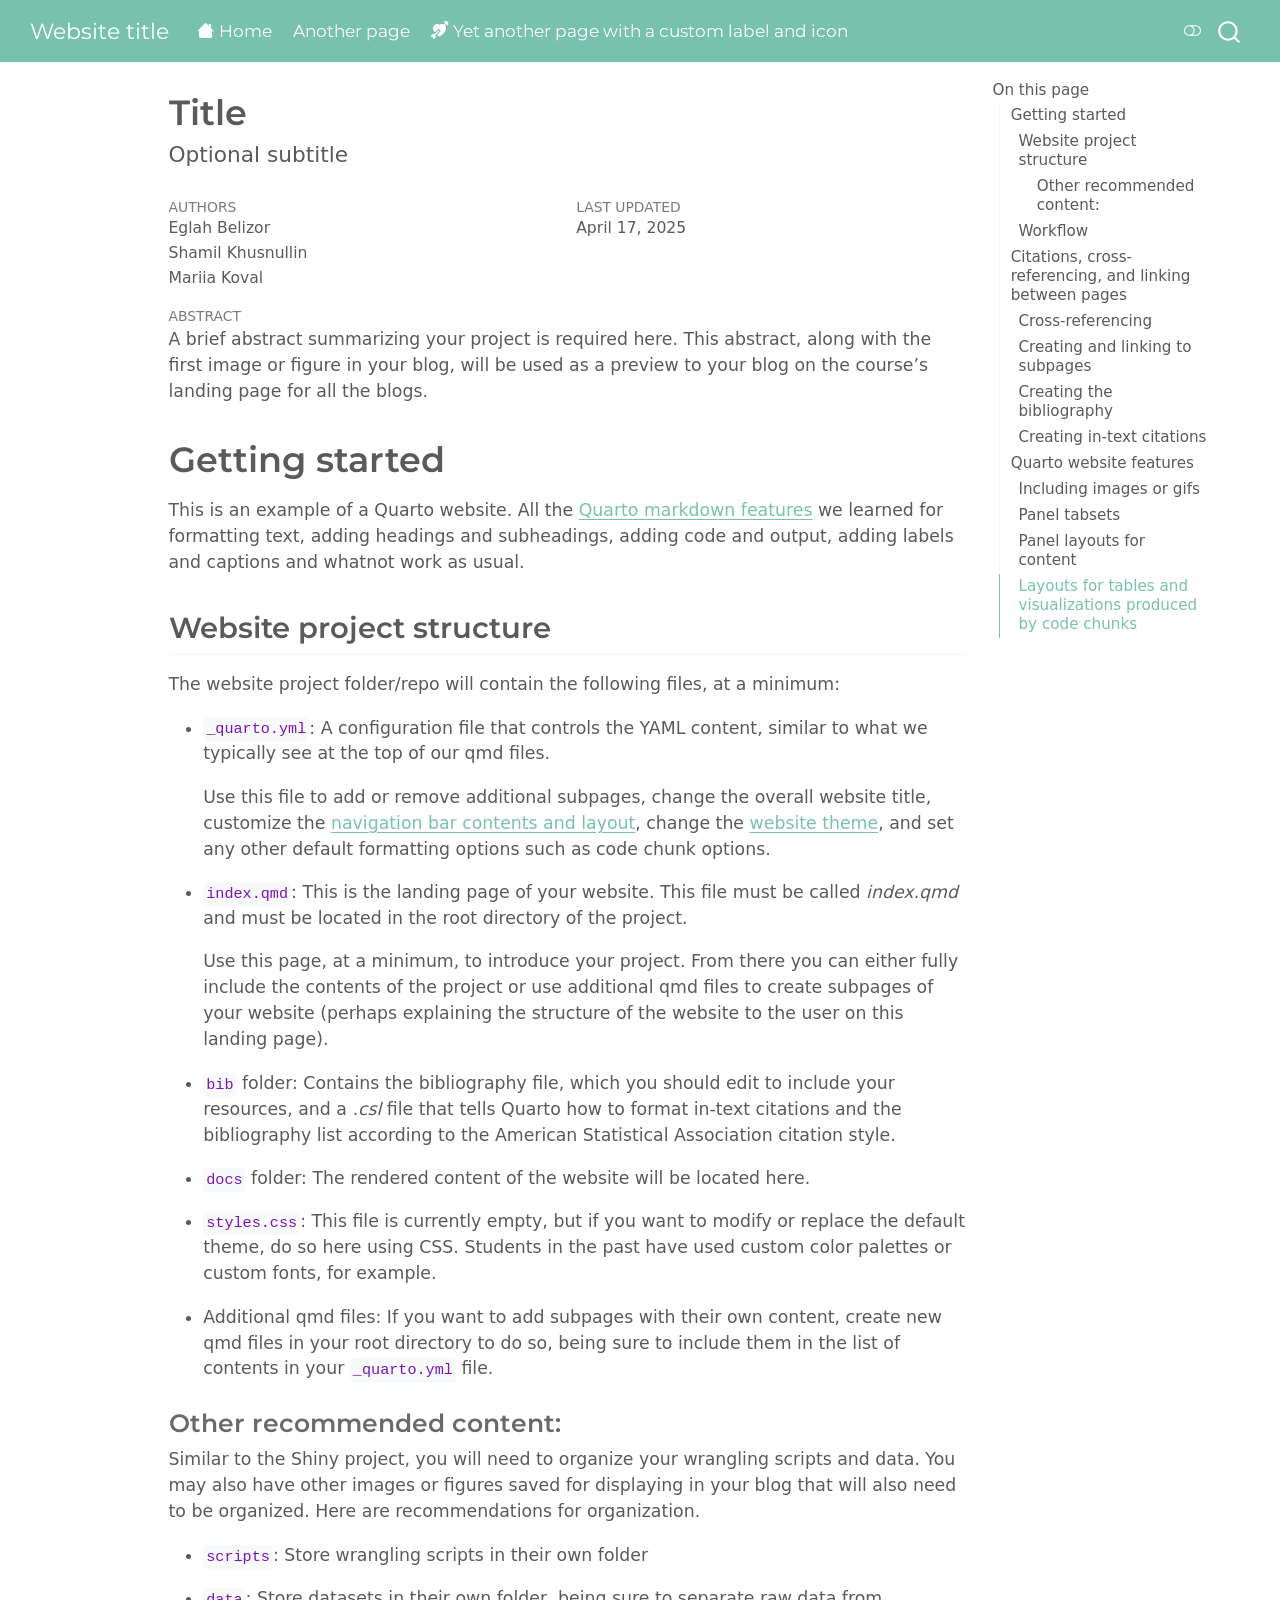
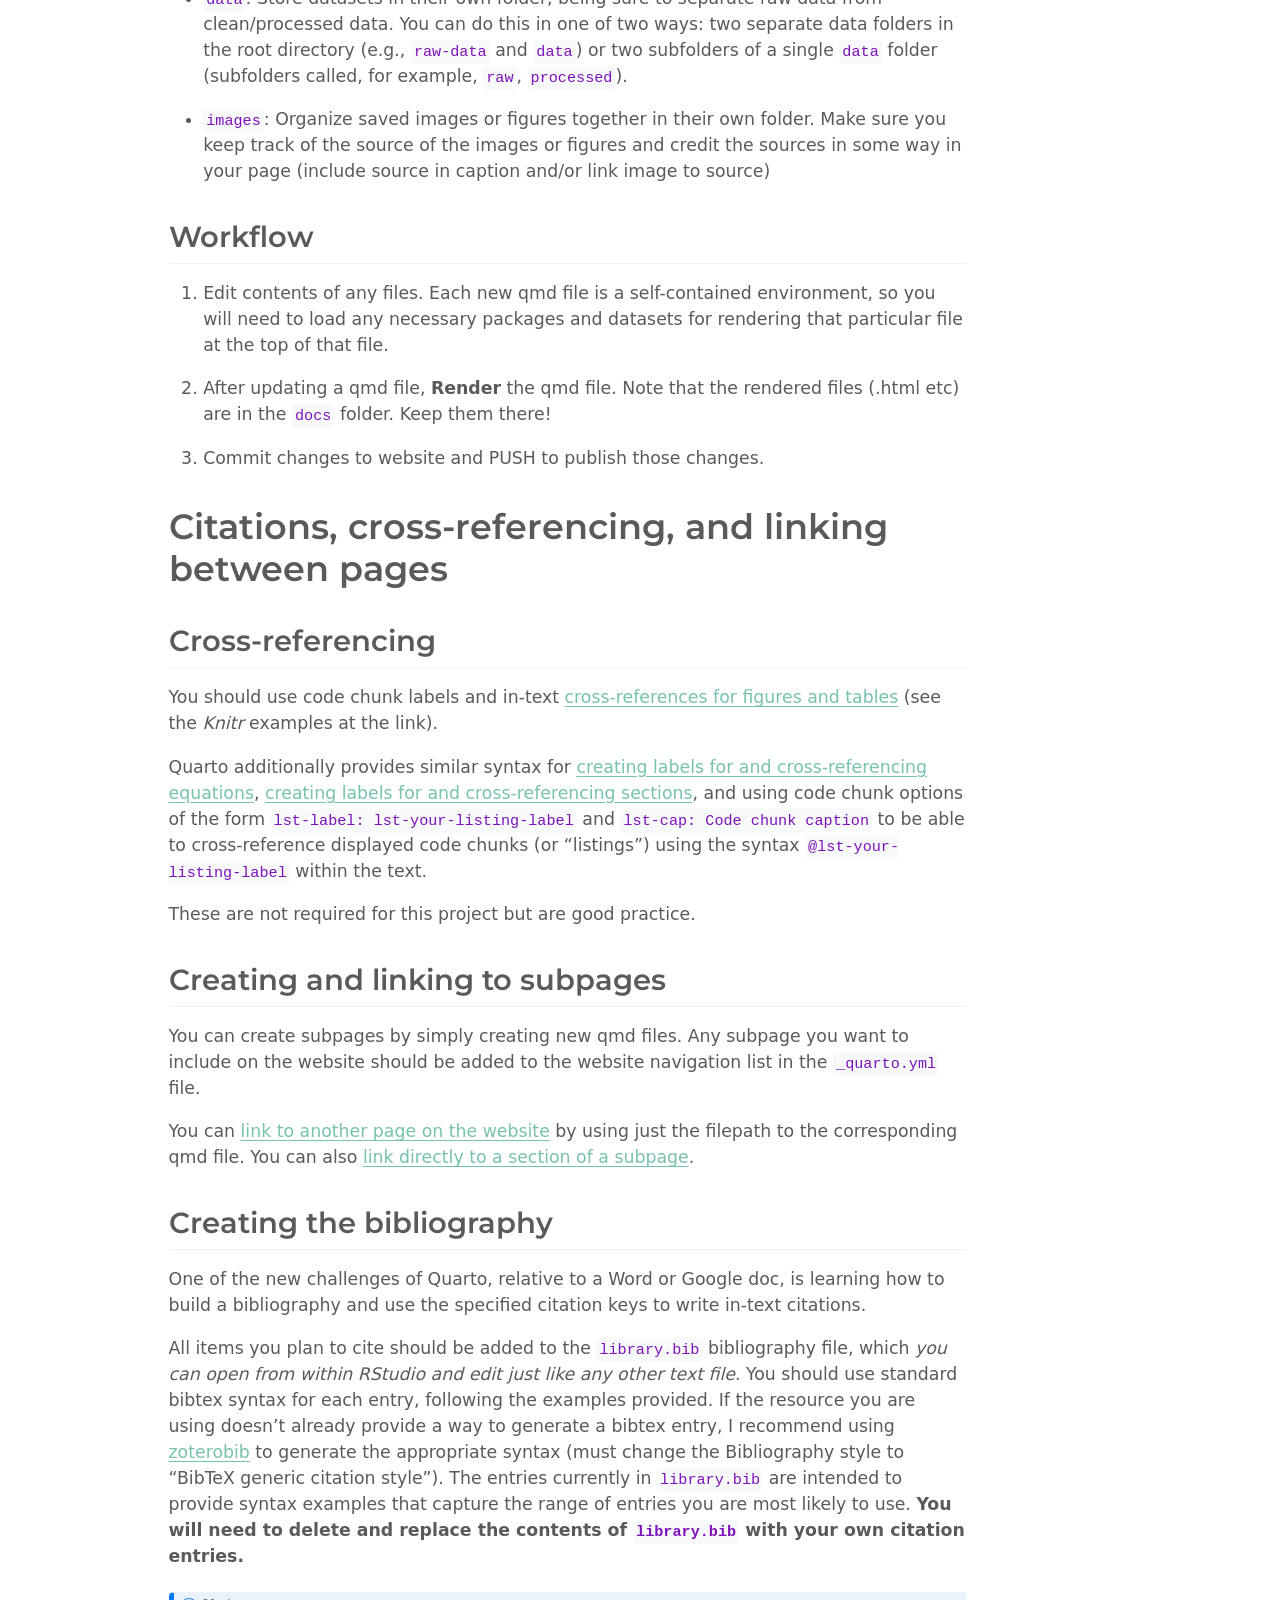
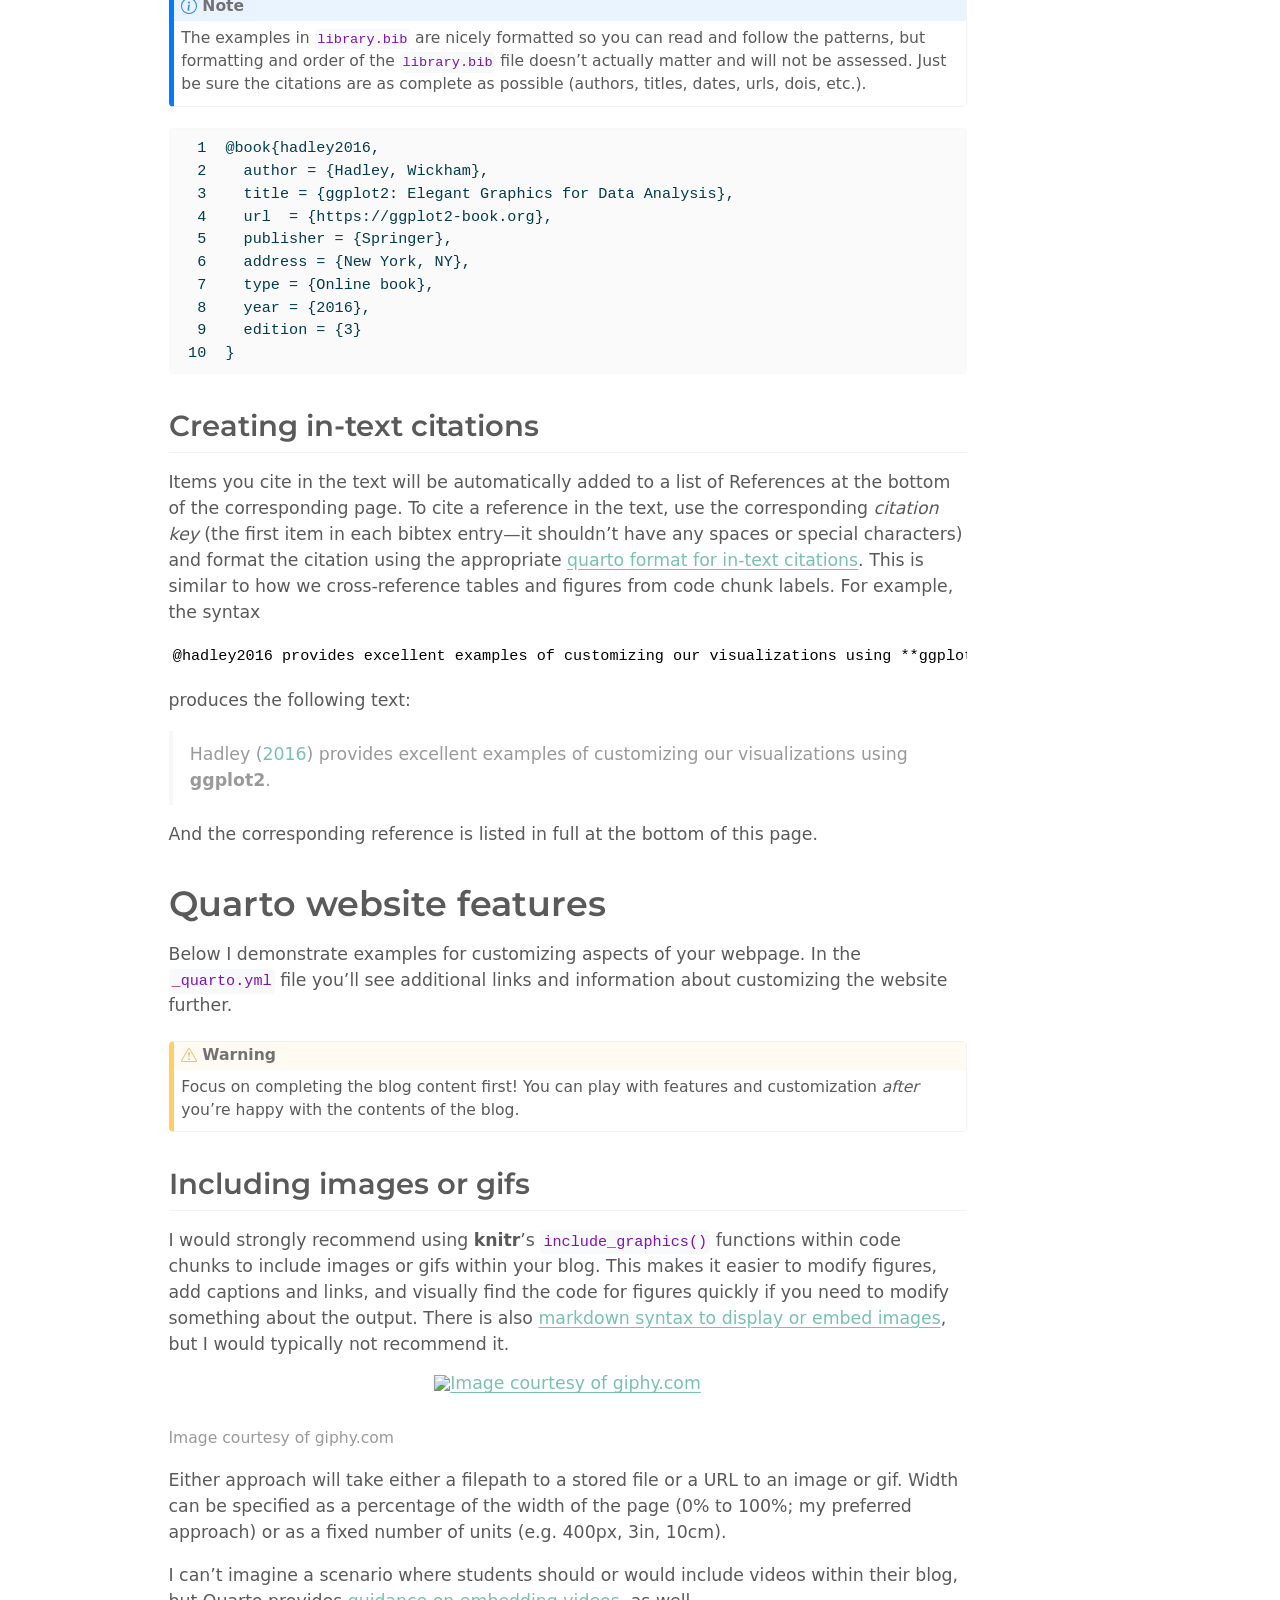
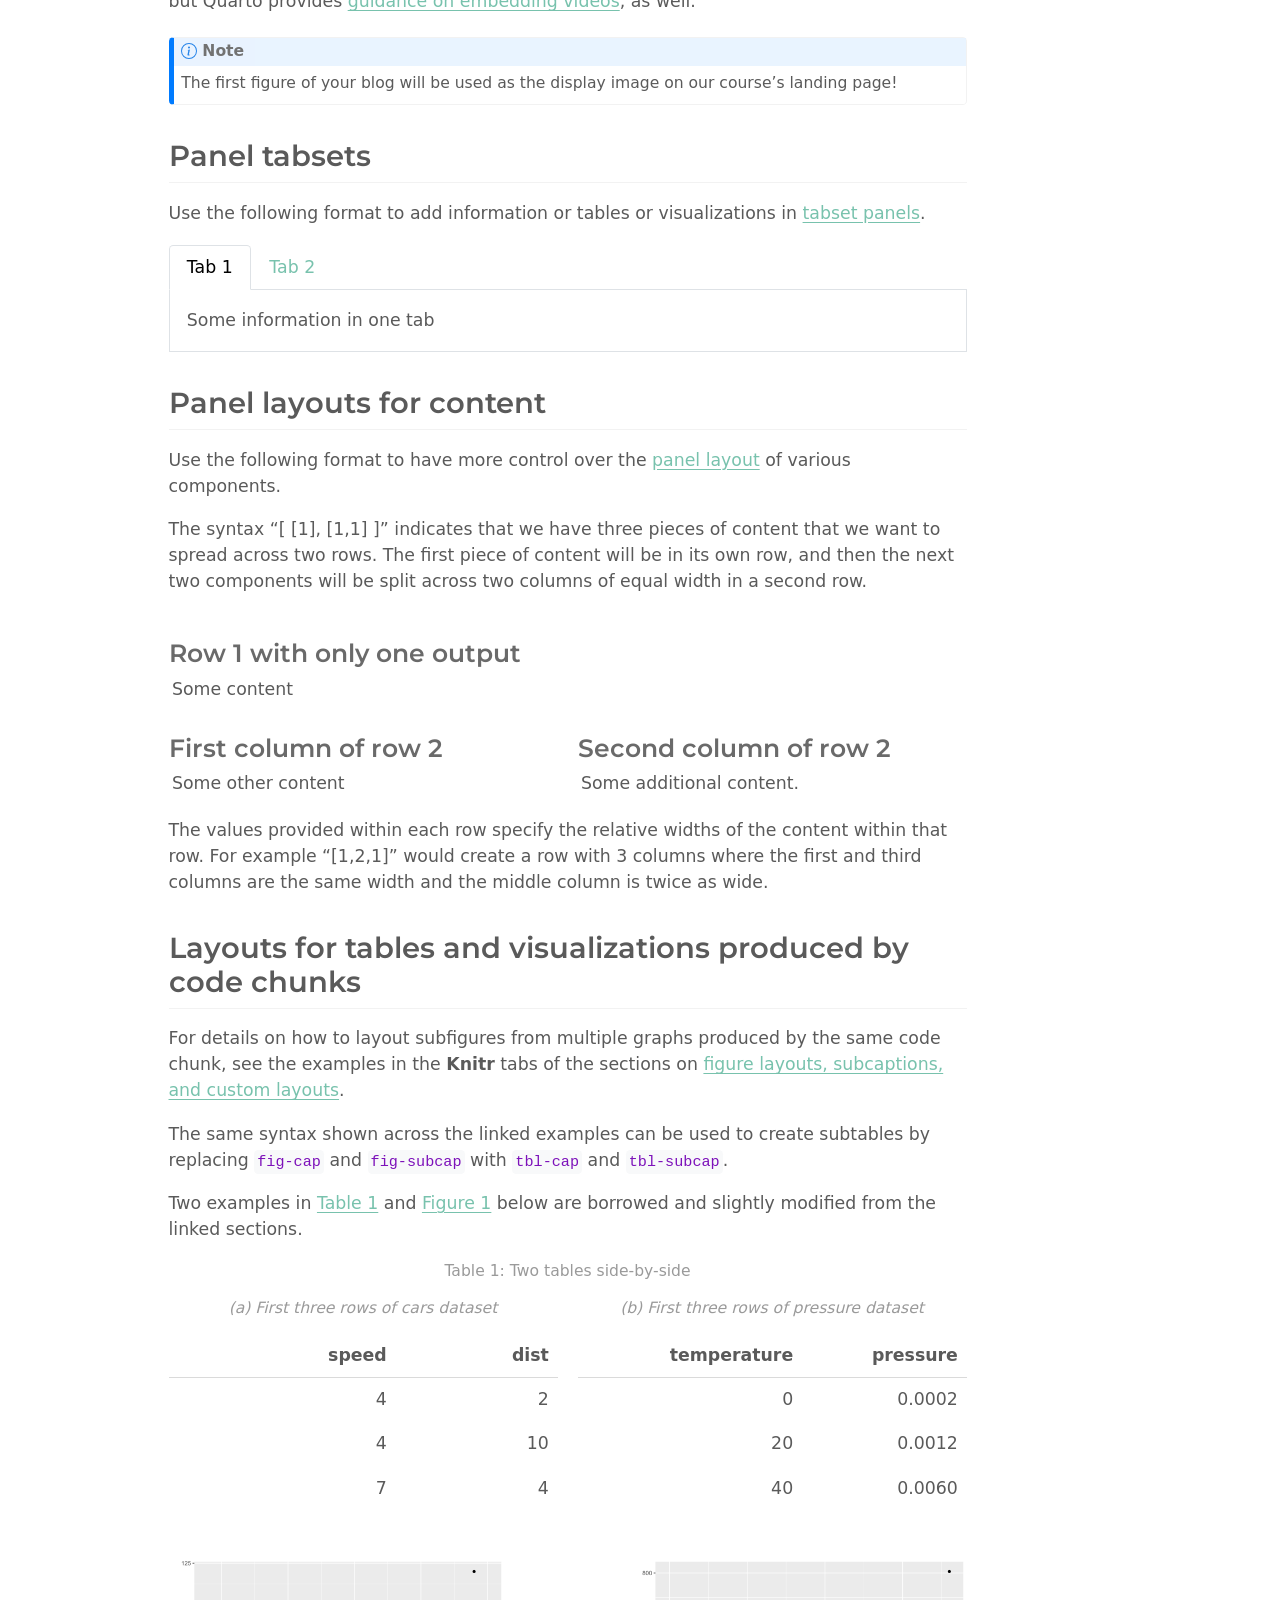
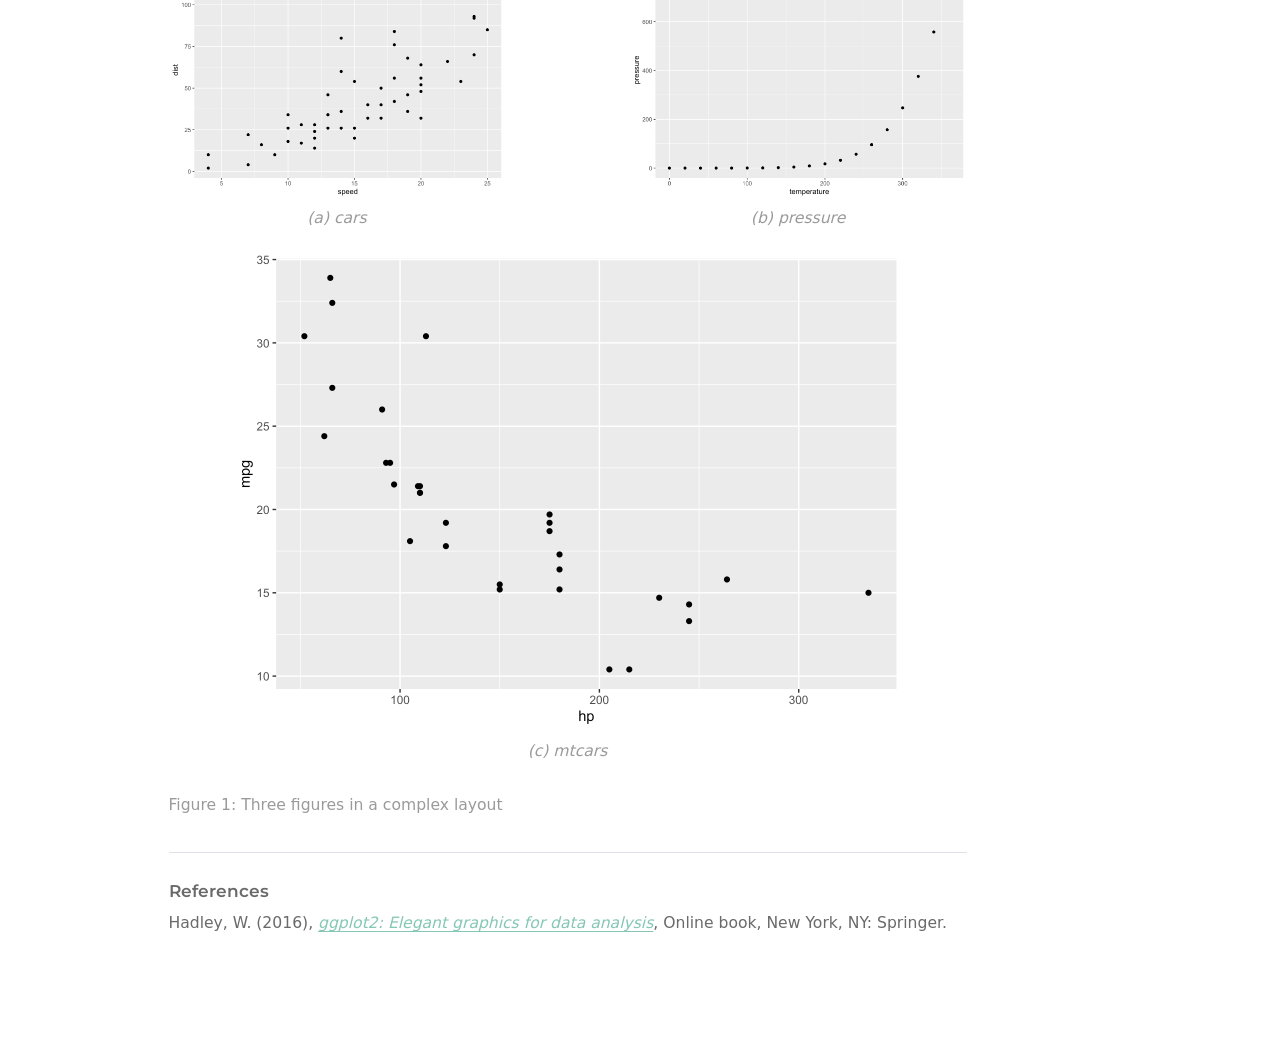
==== docs/index copy.html @ be1025c1 "Update contnent" ====
<!DOCTYPE html>
<html xmlns="http://www.w3.org/1999/xhtml" lang="en" xml:lang="en"><head>

<meta charset="utf-8">
<meta name="generator" content="quarto-1.5.57">

<meta name="viewport" content="width=device-width, initial-scale=1.0, user-scalable=yes">

<meta name="author" content="Eglah Belizor">
<meta name="author" content="Shamil Khusnullin">
<meta name="author" content="Mariia Koval">
<meta name="dcterms.date" content="2025-04-17">

<title>Title – Website title</title>
<style>
code{white-space: pre-wrap;}
span.smallcaps{font-variant: small-caps;}
div.columns{display: flex; gap: min(4vw, 1.5em);}
div.column{flex: auto; overflow-x: auto;}
div.hanging-indent{margin-left: 1.5em; text-indent: -1.5em;}
ul.task-list{list-style: none;}
ul.task-list li input[type="checkbox"] {
  width: 0.8em;
  margin: 0 0.8em 0.2em -1em; /* quarto-specific, see https://github.com/quarto-dev/quarto-cli/issues/4556 */ 
  vertical-align: middle;
}
/* CSS for syntax highlighting */
pre > code.sourceCode { white-space: pre; position: relative; }
pre > code.sourceCode > span { line-height: 1.25; }
pre > code.sourceCode > span:empty { height: 1.2em; }
.sourceCode { overflow: visible; }
code.sourceCode > span { color: inherit; text-decoration: inherit; }
div.sourceCode { margin: 1em 0; }
pre.sourceCode { margin: 0; }
@media screen {
div.sourceCode { overflow: auto; }
}
@media print {
pre > code.sourceCode { white-space: pre-wrap; }
pre > code.sourceCode > span { display: inline-block; text-indent: -5em; padding-left: 5em; }
}
pre.numberSource code
  { counter-reset: source-line 0; }
pre.numberSource code > span
  { position: relative; left: -4em; counter-increment: source-line; }
pre.numberSource code > span > a:first-child::before
  { content: counter(source-line);
    position: relative; left: -1em; text-align: right; vertical-align: baseline;
    border: none; display: inline-block;
    -webkit-touch-callout: none; -webkit-user-select: none;
    -khtml-user-select: none; -moz-user-select: none;
    -ms-user-select: none; user-select: none;
    padding: 0 4px; width: 4em;
  }
pre.numberSource { margin-left: 3em;  padding-left: 4px; }
div.sourceCode
  {   }
@media screen {
pre > code.sourceCode > span > a:first-child::before { text-decoration: underline; }
}
/* CSS for citations */
div.csl-bib-body { }
div.csl-entry {
  clear: both;
  margin-bottom: 0em;
}
.hanging-indent div.csl-entry {
  margin-left:2em;
  text-indent:-2em;
}
div.csl-left-margin {
  min-width:2em;
  float:left;
}
div.csl-right-inline {
  margin-left:2em;
  padding-left:1em;
}
div.csl-indent {
  margin-left: 2em;
}</style>


<script src="site_libs/quarto-nav/quarto-nav.js"></script>
<script src="site_libs/quarto-nav/headroom.min.js"></script>
<script src="site_libs/clipboard/clipboard.min.js"></script>
<script src="site_libs/quarto-search/autocomplete.umd.js"></script>
<script src="site_libs/quarto-search/fuse.min.js"></script>
<script src="site_libs/quarto-search/quarto-search.js"></script>
<meta name="quarto:offset" content="./">
<script src="site_libs/quarto-html/quarto.js"></script>
<script src="site_libs/quarto-html/popper.min.js"></script>
<script src="site_libs/quarto-html/tippy.umd.min.js"></script>
<script src="site_libs/quarto-html/anchor.min.js"></script>
<link href="site_libs/quarto-html/tippy.css" rel="stylesheet">
<link href="site_libs/quarto-html/quarto-syntax-highlighting.css" rel="stylesheet" class="quarto-color-scheme" id="quarto-text-highlighting-styles">
<link href="site_libs/quarto-html/quarto-syntax-highlighting-dark.css" rel="prefetch" class="quarto-color-scheme quarto-color-alternate" id="quarto-text-highlighting-styles">
<script src="site_libs/bootstrap/bootstrap.min.js"></script>
<link href="site_libs/bootstrap/bootstrap-icons.css" rel="stylesheet">
<link href="site_libs/bootstrap/bootstrap.min.css" rel="stylesheet" class="quarto-color-scheme" id="quarto-bootstrap" data-mode="light">
<link href="site_libs/bootstrap/bootstrap-dark.min.css" rel="prefetch" class="quarto-color-scheme quarto-color-alternate" id="quarto-bootstrap" data-mode="dark">
<script id="quarto-search-options" type="application/json">{
  "location": "navbar",
  "copy-button": false,
  "collapse-after": 3,
  "panel-placement": "end",
  "type": "overlay",
  "limit": 50,
  "keyboard-shortcut": [
    "f",
    "/",
    "s"
  ],
  "show-item-context": false,
  "language": {
    "search-no-results-text": "No results",
    "search-matching-documents-text": "matching documents",
    "search-copy-link-title": "Copy link to search",
    "search-hide-matches-text": "Hide additional matches",
    "search-more-match-text": "more match in this document",
    "search-more-matches-text": "more matches in this document",
    "search-clear-button-title": "Clear",
    "search-text-placeholder": "",
    "search-detached-cancel-button-title": "Cancel",
    "search-submit-button-title": "Submit",
    "search-label": "Search"
  }
}</script>


<link rel="stylesheet" href="styles.css">
</head>

<body class="nav-fixed">

<div id="quarto-search-results"></div>
  <header id="quarto-header" class="headroom fixed-top">
    <nav class="navbar navbar-expand-lg " data-bs-theme="dark">
      <div class="navbar-container container-fluid">
      <div class="navbar-brand-container mx-auto">
    <a class="navbar-brand" href="./index.html">
    <span class="navbar-title">Website title</span>
    </a>
  </div>
            <div id="quarto-search" class="" title="Search"></div>
          <button class="navbar-toggler" type="button" data-bs-toggle="collapse" data-bs-target="#navbarCollapse" aria-controls="navbarCollapse" role="menu" aria-expanded="false" aria-label="Toggle navigation" onclick="if (window.quartoToggleHeadroom) { window.quartoToggleHeadroom(); }">
  <span class="navbar-toggler-icon"></span>
</button>
          <div class="collapse navbar-collapse" id="navbarCollapse">
            <ul class="navbar-nav navbar-nav-scroll me-auto">
  <li class="nav-item">
    <a class="nav-link" href="./index.html"> <i class="bi bi-house" role="img">
</i> 
<span class="menu-text">Home</span></a>
  </li>  
  <li class="nav-item">
    <a class="nav-link" href="./another-page.html"> 
<span class="menu-text">Another page</span></a>
  </li>  
  <li class="nav-item">
    <a class="nav-link" href="./yet-another-page.html"> <i class="bi bi-arrow-through-heart-fill" role="img">
</i> 
<span class="menu-text">Yet another page with a custom label and icon</span></a>
  </li>  
</ul>
          </div> <!-- /navcollapse -->
            <div class="quarto-navbar-tools">
  <a href="" class="quarto-color-scheme-toggle quarto-navigation-tool  px-1" onclick="window.quartoToggleColorScheme(); return false;" title="Toggle dark mode"><i class="bi"></i></a>
</div>
      </div> <!-- /container-fluid -->
    </nav>
</header>
<!-- content -->
<div id="quarto-content" class="quarto-container page-columns page-rows-contents page-layout-article page-navbar">
<!-- sidebar -->
<!-- margin-sidebar -->
    <div id="quarto-margin-sidebar" class="sidebar margin-sidebar">
        <nav id="TOC" role="doc-toc" class="toc-active" data-toc-expanded="99">
    <h2 id="toc-title">On this page</h2>
   
  <ul>
  <li><a href="#getting-started" id="toc-getting-started" class="nav-link active" data-scroll-target="#getting-started">Getting started</a>
  <ul class="collapse">
  <li><a href="#website-project-structure" id="toc-website-project-structure" class="nav-link" data-scroll-target="#website-project-structure">Website project structure</a>
  <ul class="collapse">
  <li><a href="#other-recommended-content" id="toc-other-recommended-content" class="nav-link" data-scroll-target="#other-recommended-content">Other recommended content:</a></li>
  </ul></li>
  <li><a href="#workflow" id="toc-workflow" class="nav-link" data-scroll-target="#workflow">Workflow</a></li>
  </ul></li>
  <li><a href="#citations-cross-referencing-and-linking-between-pages" id="toc-citations-cross-referencing-and-linking-between-pages" class="nav-link" data-scroll-target="#citations-cross-referencing-and-linking-between-pages">Citations, cross-referencing, and linking between pages</a>
  <ul class="collapse">
  <li><a href="#cross-referencing" id="toc-cross-referencing" class="nav-link" data-scroll-target="#cross-referencing">Cross-referencing</a></li>
  <li><a href="#creating-and-linking-to-subpages" id="toc-creating-and-linking-to-subpages" class="nav-link" data-scroll-target="#creating-and-linking-to-subpages">Creating and linking to subpages</a></li>
  <li><a href="#creating-the-bibliography" id="toc-creating-the-bibliography" class="nav-link" data-scroll-target="#creating-the-bibliography">Creating the bibliography</a></li>
  <li><a href="#creating-in-text-citations" id="toc-creating-in-text-citations" class="nav-link" data-scroll-target="#creating-in-text-citations">Creating in-text citations</a></li>
  </ul></li>
  <li><a href="#quarto-website-features" id="toc-quarto-website-features" class="nav-link" data-scroll-target="#quarto-website-features">Quarto website features</a>
  <ul class="collapse">
  <li><a href="#including-images-or-gifs" id="toc-including-images-or-gifs" class="nav-link" data-scroll-target="#including-images-or-gifs">Including images or gifs</a></li>
  <li><a href="#panel-tabsets" id="toc-panel-tabsets" class="nav-link" data-scroll-target="#panel-tabsets">Panel tabsets</a></li>
  <li><a href="#panel-layouts-for-content" id="toc-panel-layouts-for-content" class="nav-link" data-scroll-target="#panel-layouts-for-content">Panel layouts for content</a></li>
  <li><a href="#layouts-for-tables-and-visualizations-produced-by-code-chunks" id="toc-layouts-for-tables-and-visualizations-produced-by-code-chunks" class="nav-link" data-scroll-target="#layouts-for-tables-and-visualizations-produced-by-code-chunks">Layouts for tables and visualizations produced by code chunks</a></li>
  </ul></li>
  </ul>
</nav>
    </div>
<!-- main -->
<main class="content" id="quarto-document-content">

<header id="title-block-header" class="quarto-title-block default">
<div class="quarto-title">
<h1 class="title">Title</h1>
<p class="subtitle lead">Optional subtitle</p>
</div>



<div class="quarto-title-meta">

    <div>
    <div class="quarto-title-meta-heading">Authors</div>
    <div class="quarto-title-meta-contents">
             <p>Eglah Belizor </p>
             <p>Shamil Khusnullin </p>
             <p>Mariia Koval </p>
          </div>
  </div>
    
    <div>
    <div class="quarto-title-meta-heading">Last updated</div>
    <div class="quarto-title-meta-contents">
      <p class="date">April 17, 2025</p>
    </div>
  </div>
  
    
  </div>
  
<div>
  <div class="abstract">
    <div class="block-title">Abstract</div>
    A brief abstract summarizing your project is required here. This abstract, along with the first image or figure in your blog, will be used as a preview to your blog on the course’s landing page for all the blogs.
  </div>
</div>


</header>


<section id="getting-started" class="level1">
<h1>Getting started</h1>
<p>This is an example of a Quarto website. All the <a href="https://quarto.org/docs/authoring/markdown-basics.html">Quarto markdown features</a> we learned for formatting text, adding headings and subheadings, adding code and output, adding labels and captions and whatnot work as usual.</p>
<section id="website-project-structure" class="level2">
<h2 class="anchored" data-anchor-id="website-project-structure">Website project structure</h2>
<p>The website project folder/repo will contain the following files, at a minimum:</p>
<ul>
<li><p><code>_quarto.yml</code>: A configuration file that controls the YAML content, similar to what we typically see at the top of our qmd files.</p>
<p>Use this file to add or remove additional subpages, change the overall website title, customize the <a href="https://quarto.org/docs/websites/website-navigation.html">navigation bar contents and layout</a>, change the <a href="https://quarto.org/docs/output-formats/html-themes.html">website theme</a>, and set any other default formatting options such as code chunk options.</p></li>
<li><p><code>index.qmd</code>: This is the landing page of your website. This file must be called <em>index.qmd</em> and must be located in the root directory of the project.</p>
<p>Use this page, at a minimum, to introduce your project. From there you can either fully include the contents of the project or use additional qmd files to create subpages of your website (perhaps explaining the structure of the website to the user on this landing page).</p></li>
<li><p><code>bib</code> folder: Contains the bibliography file, which you should edit to include your resources, and a <em>.csl</em> file that tells Quarto how to format in-text citations and the bibliography list according to the American Statistical Association citation style.</p></li>
<li><p><code>docs</code> folder: The rendered content of the website will be located here.</p></li>
<li><p><code>styles.css</code>: This file is currently empty, but if you want to modify or replace the default theme, do so here using CSS. Students in the past have used custom color palettes or custom fonts, for example.</p></li>
<li><p>Additional qmd files: If you want to add subpages with their own content, create new qmd files in your root directory to do so, being sure to include them in the list of contents in your <code>_quarto.yml</code> file.</p></li>
</ul>
<section id="other-recommended-content" class="level3">
<h3 class="anchored" data-anchor-id="other-recommended-content">Other recommended content:</h3>
<p>Similar to the Shiny project, you will need to organize your wrangling scripts and data. You may also have other images or figures saved for displaying in your blog that will also need to be organized. Here are recommendations for organization.</p>
<ul>
<li><p><code>scripts</code>: Store wrangling scripts in their own folder</p></li>
<li><p><code>data</code>: Store datasets in their own folder, being sure to separate raw data from clean/processed data. You can do this in one of two ways: two separate data folders in the root directory (e.g., <code>raw-data</code> and <code>data</code>) or two subfolders of a single <code>data</code> folder (subfolders called, for example, <code>raw</code>, <code>processed</code>).</p></li>
<li><p><code>images</code>: Organize saved images or figures together in their own folder. Make sure you keep track of the source of the images or figures and credit the sources in some way in your page (include source in caption and/or link image to source)</p></li>
</ul>
</section>
</section>
<section id="workflow" class="level2">
<h2 class="anchored" data-anchor-id="workflow">Workflow</h2>
<ol type="1">
<li><p>Edit contents of any files. Each new qmd file is a self-contained environment, so you will need to load any necessary packages and datasets for rendering that particular file at the top of that file.</p></li>
<li><p>After updating a qmd file, <strong>Render</strong> the qmd file. Note that the rendered files (.html etc) are in the <code>docs</code> folder. Keep them there!</p></li>
<li><p>Commit changes to website and PUSH to publish those changes.</p></li>
</ol>
</section>
</section>
<section id="citations-cross-referencing-and-linking-between-pages" class="level1">
<h1>Citations, cross-referencing, and linking between pages</h1>
<section id="cross-referencing" class="level2">
<h2 class="anchored" data-anchor-id="cross-referencing">Cross-referencing</h2>
<p>You should use code chunk labels and in-text <a href="https://quarto.org/docs/authoring/cross-references.html#computations">cross-references for figures and tables</a> (see the <em>Knitr</em> examples at the link).</p>
<p>Quarto additionally provides similar syntax for <a href="https://quarto.org/docs/authoring/cross-references.html#equations">creating labels for and cross-referencing equations</a>, <a href="https://quarto.org/docs/authoring/cross-references.html#sections">creating labels for and cross-referencing sections</a>, and using code chunk options of the form <code>lst-label: lst-your-listing-label</code> and <code>lst-cap: Code chunk caption</code> to be able to cross-reference displayed code chunks (or “listings”) using the syntax <code>@lst-your-listing-label</code> within the text.</p>
<p>These are not required for this project but are good practice.</p>
</section>
<section id="creating-and-linking-to-subpages" class="level2">
<h2 class="anchored" data-anchor-id="creating-and-linking-to-subpages">Creating and linking to subpages</h2>
<p>You can create subpages by simply creating new qmd files. Any subpage you want to include on the website should be added to the website navigation list in the <code>_quarto.yml</code> file.</p>
<p>You can <a href="./another-page.html">link to another page on the website</a> by using just the filepath to the corresponding qmd file. You can also <a href="./yet-another-page.html#sec-note">link directly to a section of a subpage</a>.</p>
</section>
<section id="creating-the-bibliography" class="level2">
<h2 class="anchored" data-anchor-id="creating-the-bibliography">Creating the bibliography</h2>
<p>One of the new challenges of Quarto, relative to a Word or Google doc, is learning how to build a bibliography and use the specified citation keys to write in-text citations.</p>
<p>All items you plan to cite should be added to the <code>library.bib</code> bibliography file, which <em>you can open from within RStudio and edit just like any other text file</em>. You should use standard bibtex syntax for each entry, following the examples provided. If the resource you are using doesn’t already provide a way to generate a bibtex entry, I recommend using <a href="https://zbib.org">zoterobib</a> to generate the appropriate syntax (must change the Bibliography style to “BibTeX generic citation style”). The entries currently in <code>library.bib</code> are intended to provide syntax examples that capture the range of entries you are most likely to use. <strong>You will need to delete and replace the contents of <code>library.bib</code> with your own citation entries.</strong></p>
<div class="callout callout-style-default callout-note callout-titled">
<div class="callout-header d-flex align-content-center">
<div class="callout-icon-container">
<i class="callout-icon"></i>
</div>
<div class="callout-title-container flex-fill">
Note
</div>
</div>
<div class="callout-body-container callout-body">
<p>The examples in <code>library.bib</code> are nicely formatted so you can read and follow the patterns, but formatting and order of the <code>library.bib</code> file doesn’t actually matter and will not be assessed. Just be sure the citations are as complete as possible (authors, titles, dates, urls, dois, etc.).</p>
</div>
</div>
<div class="sourceCode" id="cb1"><pre class="sourceCode numberSource markdown number-lines code-with-copy"><code class="sourceCode markdown"><span id="cb1-1"><a href="#cb1-1"></a>@book{hadley2016,</span>
<span id="cb1-2"><a href="#cb1-2"></a>  author = {Hadley, Wickham}, </span>
<span id="cb1-3"><a href="#cb1-3"></a>  title = {ggplot2: Elegant Graphics for Data Analysis}, </span>
<span id="cb1-4"><a href="#cb1-4"></a>  url  = {https://ggplot2-book.org},</span>
<span id="cb1-5"><a href="#cb1-5"></a>  publisher = {Springer},</span>
<span id="cb1-6"><a href="#cb1-6"></a>  address = {New York, NY},</span>
<span id="cb1-7"><a href="#cb1-7"></a>  type = {Online book},</span>
<span id="cb1-8"><a href="#cb1-8"></a>  year = {2016},</span>
<span id="cb1-9"><a href="#cb1-9"></a>  edition = {3}</span>
<span id="cb1-10"><a href="#cb1-10"></a>}</span></code><button title="Copy to Clipboard" class="code-copy-button"><i class="bi"></i></button></pre></div>
</section>
<section id="creating-in-text-citations" class="level2">
<h2 class="anchored" data-anchor-id="creating-in-text-citations">Creating in-text citations</h2>
<p>Items you cite in the text will be automatically added to a list of References at the bottom of the corresponding page. To cite a reference in the text, use the corresponding <em>citation key</em> (the first item in each bibtex entry—it shouldn’t have any spaces or special characters) and format the citation using the appropriate <a href="https://quarto.org/docs/authoring/citations.html#sec-citations">quarto format for in-text citations</a>. This is similar to how we cross-reference tables and figures from code chunk labels. For example, the syntax</p>
<pre><code>@hadley2016 provides excellent examples of customizing our visualizations using **ggplot2**.</code></pre>
<p>produces the following text:</p>
<blockquote class="blockquote">
<p><span class="citation" data-cites="hadley2016">Hadley (<a href="#ref-hadley2016" role="doc-biblioref">2016</a>)</span> provides excellent examples of customizing our visualizations using <strong>ggplot2</strong>.</p>
</blockquote>
<p>And the corresponding reference is listed in full at the bottom of this page.</p>
</section>
</section>
<section id="quarto-website-features" class="level1">
<h1>Quarto website features</h1>
<p>Below I demonstrate examples for customizing aspects of your webpage. In the <code>_quarto.yml</code> file you’ll see additional links and information about customizing the website further.</p>
<div class="callout callout-style-default callout-warning callout-titled">
<div class="callout-header d-flex align-content-center">
<div class="callout-icon-container">
<i class="callout-icon"></i>
</div>
<div class="callout-title-container flex-fill">
Warning
</div>
</div>
<div class="callout-body-container callout-body">
<p>Focus on completing the blog content first! You can play with features and customization <em>after</em> you’re happy with the contents of the blog.</p>
</div>
</div>
<section id="including-images-or-gifs" class="level2">
<h2 class="anchored" data-anchor-id="including-images-or-gifs">Including images or gifs</h2>
<p>I would strongly recommend using <strong>knitr</strong>’s <code>include_graphics()</code> functions within code chunks to include images or gifs within your blog. This makes it easier to modify figures, add captions and links, and visually find the code for figures quickly if you need to modify something about the output. There is also <a href="https://quarto.org/docs/authoring/figures.html">markdown syntax to display or embed images</a>, but I would typically not recommend it.</p>
<div class="cell" data-layout-align="center">
<div class="cell-output-display">
<div class="quarto-figure quarto-figure-center">
<figure class="figure">
<div class="quarto-figure quarto-figure-center">
<figure class="figure">
<p><a href="https://giphy.com/gifs/insecurehbo-3og0IT6sIWd1eh7bJm"><img src="https://i.giphy.com/3og0IT6sIWd1eh7bJm.webp" class="img-fluid quarto-figure quarto-figure-center figure-img" style="width:100.0%" alt="Image courtesy of giphy.com"></a></p>
</figure>
</div>
<figcaption>Image courtesy of giphy.com</figcaption>
</figure>
</div>
</div>
</div>
<p>Either approach will take either a filepath to a stored file or a URL to an image or gif. Width can be specified as a percentage of the width of the page (0% to 100%; my preferred approach) or as a fixed number of units (e.g.&nbsp;400px, 3in, 10cm).</p>
<p>I can’t imagine a scenario where students should or would include videos within their blog, but Quarto provides <a href="https://quarto.org/docs/authoring/videos.html">guidance on embedding videos</a>, as well.</p>
<div class="callout callout-style-default callout-note callout-titled">
<div class="callout-header d-flex align-content-center">
<div class="callout-icon-container">
<i class="callout-icon"></i>
</div>
<div class="callout-title-container flex-fill">
Note
</div>
</div>
<div class="callout-body-container callout-body">
<p>The first figure of your blog will be used as the display image on our course’s landing page!</p>
</div>
</div>
</section>
<section id="panel-tabsets" class="level2">
<h2 class="anchored" data-anchor-id="panel-tabsets">Panel tabsets</h2>
<p>Use the following format to add information or tables or visualizations in <a href="https://quarto.org/docs/interactive/layout.html#tabset-panel">tabset panels</a>.</p>
<div class="tabset-margin-container"></div><div class="panel-tabset">
<ul class="nav nav-tabs" role="tablist"><li class="nav-item" role="presentation"><a class="nav-link active" id="tabset-1-1-tab" data-bs-toggle="tab" data-bs-target="#tabset-1-1" role="tab" aria-controls="tabset-1-1" aria-selected="true">Tab 1</a></li><li class="nav-item" role="presentation"><a class="nav-link" id="tabset-1-2-tab" data-bs-toggle="tab" data-bs-target="#tabset-1-2" role="tab" aria-controls="tabset-1-2" aria-selected="false">Tab 2</a></li></ul>
<div class="tab-content">
<div id="tabset-1-1" class="tab-pane active" role="tabpanel" aria-labelledby="tabset-1-1-tab">
<p>Some information in one tab</p>
</div>
<div id="tabset-1-2" class="tab-pane" role="tabpanel" aria-labelledby="tabset-1-2-tab">
<p>Some information in a different tab</p>
</div>
</div>
</div>
</section>
<section id="panel-layouts-for-content" class="level2">
<h2 class="anchored" data-anchor-id="panel-layouts-for-content">Panel layouts for content</h2>
<p>Use the following format to have more control over the <a href="https://quarto.org/docs/authoring/figures.html#complex-layouts">panel layout</a> of various components.</p>
<p>The syntax “[ [1], [1,1] ]” indicates that we have three pieces of content that we want to spread across two rows. The first piece of content will be in its own row, and then the next two components will be split across two columns of equal width in a second row.</p>
<div>

</div>
<div class="quarto-layout-panel" data-layout="[ [1], [1,1] ]">
<div class="quarto-layout-row">
<section id="row-1-with-only-one-output" class="level3 quarto-layout-cell" style="flex-basis: 100.0%;justify-content: flex-start;">
<h3 class="anchored" data-anchor-id="row-1-with-only-one-output">Row 1 with only one output</h3>
<p>Some content</p>
</section>
</div>
<div class="quarto-layout-row">
<section id="first-column-of-row-2" class="level3 quarto-layout-cell" style="flex-basis: 50.0%;justify-content: flex-start;">
<h3 class="anchored" data-anchor-id="first-column-of-row-2">First column of row 2</h3>
<p>Some other content</p>
</section>
<section id="second-column-of-row-2" class="level3 quarto-layout-cell" style="flex-basis: 50.0%;justify-content: flex-start;">
<h3 class="anchored" data-anchor-id="second-column-of-row-2">Second column of row 2</h3>
<p>Some additional content.</p>
</section>
</div>
</div>
<p>The values provided within each row specify the relative widths of the content within that row. For example “[1,2,1]” would create a row with 3 columns where the first and third columns are the same width and the middle column is twice as wide.</p>
</section>
<section id="layouts-for-tables-and-visualizations-produced-by-code-chunks" class="level2">
<h2 class="anchored" data-anchor-id="layouts-for-tables-and-visualizations-produced-by-code-chunks">Layouts for tables and visualizations produced by code chunks</h2>
<p>For details on how to layout subfigures from multiple graphs produced by the same code chunk, see the examples in the <strong>Knitr</strong> tabs of the sections on <a href="https://quarto.org/docs/authoring/figures.html#layout">figure layouts, subcaptions, and custom layouts</a>.</p>
<p>The same syntax shown across the linked examples can be used to create subtables by replacing <code>fig-cap</code> and <code>fig-subcap</code> with <code>tbl-cap</code> and <code>tbl-subcap</code>.</p>
<p>Two examples in <a href="#tbl-layout" class="quarto-xref">Table&nbsp;1</a> and <a href="#fig-layout" class="quarto-xref">Figure&nbsp;1</a> below are borrowed and slightly modified from the linked sections.</p>
<div id="tbl-layout" class="quarto-layout-panel anchored">
<figure class="quarto-float quarto-float-tbl figure">
<figcaption class="quarto-float-caption-top quarto-float-caption quarto-float-tbl" id="tbl-layout-caption-0ceaefa1-69ba-4598-a22c-09a6ac19f8ca">
Table&nbsp;1: Two tables side-by-side
</figcaption>
<div aria-describedby="tbl-layout-caption-0ceaefa1-69ba-4598-a22c-09a6ac19f8ca">
<div class="quarto-layout-row">
<div class="cell-output-display quarto-layout-cell-subref quarto-layout-cell" data-ref-parent="tbl-layout" style="flex-basis: 50.0%;justify-content: center;">
<div id="tbl-layout-1" class="do-not-create-environment quarto-float quarto-figure quarto-figure-center anchored">
<figure class="quarto-float quarto-subfloat-tbl figure">
<figcaption class="quarto-float-caption-top quarto-subfloat-caption quarto-subfloat-tbl" id="tbl-layout-1-caption-0ceaefa1-69ba-4598-a22c-09a6ac19f8ca">
(a) First three rows of cars dataset
</figcaption>
<div aria-describedby="tbl-layout-1-caption-0ceaefa1-69ba-4598-a22c-09a6ac19f8ca">
<table id="tbl-layout-1" class="do-not-create-environment caption-top table">
<thead>
<tr class="header">
<th style="text-align: right;">speed</th>
<th style="text-align: right;">dist</th>
</tr>
</thead>
<tbody>
<tr class="odd">
<td style="text-align: right;">4</td>
<td style="text-align: right;">2</td>
</tr>
<tr class="even">
<td style="text-align: right;">4</td>
<td style="text-align: right;">10</td>
</tr>
<tr class="odd">
<td style="text-align: right;">7</td>
<td style="text-align: right;">4</td>
</tr>
</tbody>
</table>
</div>
</figure>
</div>
</div>
<div class="cell-output-display quarto-layout-cell-subref quarto-layout-cell" data-ref-parent="tbl-layout" style="flex-basis: 50.0%;justify-content: center;">
<div id="tbl-layout-2" class="do-not-create-environment quarto-float quarto-figure quarto-figure-center anchored">
<figure class="quarto-float quarto-subfloat-tbl figure">
<figcaption class="quarto-float-caption-top quarto-subfloat-caption quarto-subfloat-tbl" id="tbl-layout-2-caption-0ceaefa1-69ba-4598-a22c-09a6ac19f8ca">
(b) First three rows of pressure dataset
</figcaption>
<div aria-describedby="tbl-layout-2-caption-0ceaefa1-69ba-4598-a22c-09a6ac19f8ca">
<table id="tbl-layout-2" class="do-not-create-environment caption-top table">
<thead>
<tr class="header">
<th style="text-align: right;">temperature</th>
<th style="text-align: right;">pressure</th>
</tr>
</thead>
<tbody>
<tr class="odd">
<td style="text-align: right;">0</td>
<td style="text-align: right;">0.0002</td>
</tr>
<tr class="even">
<td style="text-align: right;">20</td>
<td style="text-align: right;">0.0012</td>
</tr>
<tr class="odd">
<td style="text-align: right;">40</td>
<td style="text-align: right;">0.0060</td>
</tr>
</tbody>
</table>
</div>
</figure>
</div>
</div>
</div>
</div>
</figure>
</div>
<div class="cell" data-layout="[[4,-1,4],[1]]">
<div id="fig-layout" class="quarto-layout-panel">
<figure class="quarto-float quarto-float-fig figure">
<div aria-describedby="fig-layout-caption-0ceaefa1-69ba-4598-a22c-09a6ac19f8ca">
<div class="quarto-layout-row">
<div class="cell-output-display quarto-layout-cell-subref quarto-layout-cell" data-ref-parent="fig-layout" style="flex-basis: 44.4%;justify-content: flex-start;">
<div id="fig-layout-1" class="quarto-float quarto-figure quarto-figure-center anchored">
<figure class="quarto-float quarto-subfloat-fig figure">
<div aria-describedby="fig-layout-1-caption-0ceaefa1-69ba-4598-a22c-09a6ac19f8ca">
<img src="index-copy_files/figure-html/fig-layout-1.png" class="img-fluid figure-img" data-ref-parent="fig-layout" width="672">
</div>
<figcaption class="quarto-float-caption-bottom quarto-subfloat-caption quarto-subfloat-fig" id="fig-layout-1-caption-0ceaefa1-69ba-4598-a22c-09a6ac19f8ca">
(a) cars
</figcaption>
</figure>
</div>
</div>
<div class="quarto-figure-spacer quarto-layout-cell" style="flex-basis: 11.1%;justify-content: flex-start;">
<p>&nbsp;</p>
</div>
<div class="cell-output-display quarto-layout-cell-subref quarto-layout-cell" data-ref-parent="fig-layout" style="flex-basis: 44.4%;justify-content: flex-start;">
<div id="fig-layout-2" class="quarto-float quarto-figure quarto-figure-center anchored">
<figure class="quarto-float quarto-subfloat-fig figure">
<div aria-describedby="fig-layout-2-caption-0ceaefa1-69ba-4598-a22c-09a6ac19f8ca">
<img src="index-copy_files/figure-html/fig-layout-2.png" class="img-fluid figure-img" data-ref-parent="fig-layout" width="672">
</div>
<figcaption class="quarto-float-caption-bottom quarto-subfloat-caption quarto-subfloat-fig" id="fig-layout-2-caption-0ceaefa1-69ba-4598-a22c-09a6ac19f8ca">
(b) pressure
</figcaption>
</figure>
</div>
</div>
</div>
<div class="quarto-layout-row">
<div class="cell-output-display quarto-layout-cell-subref quarto-layout-cell" data-ref-parent="fig-layout" style="flex-basis: 100.0%;justify-content: flex-start;">
<div id="fig-layout-3" class="quarto-float quarto-figure quarto-figure-center anchored">
<figure class="quarto-float quarto-subfloat-fig figure">
<div aria-describedby="fig-layout-3-caption-0ceaefa1-69ba-4598-a22c-09a6ac19f8ca">
<img src="index-copy_files/figure-html/fig-layout-3.png" class="img-fluid figure-img" data-ref-parent="fig-layout" width="672">
</div>
<figcaption class="quarto-float-caption-bottom quarto-subfloat-caption quarto-subfloat-fig" id="fig-layout-3-caption-0ceaefa1-69ba-4598-a22c-09a6ac19f8ca">
(c) mtcars
</figcaption>
</figure>
</div>
</div>
</div>
</div>
<figcaption class="quarto-float-caption-bottom quarto-float-caption quarto-float-fig" id="fig-layout-caption-0ceaefa1-69ba-4598-a22c-09a6ac19f8ca">
Figure&nbsp;1: Three figures in a complex layout
</figcaption>
</figure>
</div>
</div>



</section>
</section>

<div id="quarto-appendix" class="default"><section class="quarto-appendix-contents" role="doc-bibliography" id="quarto-bibliography"><h2 class="anchored quarto-appendix-heading">References</h2><div id="refs" class="references csl-bib-body hanging-indent" data-entry-spacing="0" role="list">
<div id="ref-hadley2016" class="csl-entry" role="listitem">
Hadley, W. (2016), <em><a href="https://ggplot2-book.org"><span class="nocase">ggplot2</span>: Elegant graphics for data analysis</a></em>, Online book, New York, NY: Springer.
</div>
</div></section></div></main> <!-- /main -->
<script id="quarto-html-after-body" type="application/javascript">
window.document.addEventListener("DOMContentLoaded", function (event) {
  const toggleBodyColorMode = (bsSheetEl) => {
    const mode = bsSheetEl.getAttribute("data-mode");
    const bodyEl = window.document.querySelector("body");
    if (mode === "dark") {
      bodyEl.classList.add("quarto-dark");
      bodyEl.classList.remove("quarto-light");
    } else {
      bodyEl.classList.add("quarto-light");
      bodyEl.classList.remove("quarto-dark");
    }
  }
  const toggleBodyColorPrimary = () => {
    const bsSheetEl = window.document.querySelector("link#quarto-bootstrap");
    if (bsSheetEl) {
      toggleBodyColorMode(bsSheetEl);
    }
  }
  toggleBodyColorPrimary();  
  const disableStylesheet = (stylesheets) => {
    for (let i=0; i < stylesheets.length; i++) {
      const stylesheet = stylesheets[i];
      stylesheet.rel = 'prefetch';
    }
  }
  const enableStylesheet = (stylesheets) => {
    for (let i=0; i < stylesheets.length; i++) {
      const stylesheet = stylesheets[i];
      stylesheet.rel = 'stylesheet';
    }
  }
  const manageTransitions = (selector, allowTransitions) => {
    const els = window.document.querySelectorAll(selector);
    for (let i=0; i < els.length; i++) {
      const el = els[i];
      if (allowTransitions) {
        el.classList.remove('notransition');
      } else {
        el.classList.add('notransition');
      }
    }
  }
  const toggleGiscusIfUsed = (isAlternate, darkModeDefault) => {
    const baseTheme = document.querySelector('#giscus-base-theme')?.value ?? 'light';
    const alternateTheme = document.querySelector('#giscus-alt-theme')?.value ?? 'dark';
    let newTheme = '';
    if(darkModeDefault) {
      newTheme = isAlternate ? baseTheme : alternateTheme;
    } else {
      newTheme = isAlternate ? alternateTheme : baseTheme;
    }
    const changeGiscusTheme = () => {
      // From: https://github.com/giscus/giscus/issues/336
      const sendMessage = (message) => {
        const iframe = document.querySelector('iframe.giscus-frame');
        if (!iframe) return;
        iframe.contentWindow.postMessage({ giscus: message }, 'https://giscus.app');
      }
      sendMessage({
        setConfig: {
          theme: newTheme
        }
      });
    }
    const isGiscussLoaded = window.document.querySelector('iframe.giscus-frame') !== null;
    if (isGiscussLoaded) {
      changeGiscusTheme();
    }
  }
  const toggleColorMode = (alternate) => {
    // Switch the stylesheets
    const alternateStylesheets = window.document.querySelectorAll('link.quarto-color-scheme.quarto-color-alternate');
    manageTransitions('#quarto-margin-sidebar .nav-link', false);
    if (alternate) {
      enableStylesheet(alternateStylesheets);
      for (const sheetNode of alternateStylesheets) {
        if (sheetNode.id === "quarto-bootstrap") {
          toggleBodyColorMode(sheetNode);
        }
      }
    } else {
      disableStylesheet(alternateStylesheets);
      toggleBodyColorPrimary();
    }
    manageTransitions('#quarto-margin-sidebar .nav-link', true);
    // Switch the toggles
    const toggles = window.document.querySelectorAll('.quarto-color-scheme-toggle');
    for (let i=0; i < toggles.length; i++) {
      const toggle = toggles[i];
      if (toggle) {
        if (alternate) {
          toggle.classList.add("alternate");     
        } else {
          toggle.classList.remove("alternate");
        }
      }
    }
    // Hack to workaround the fact that safari doesn't
    // properly recolor the scrollbar when toggling (#1455)
    if (navigator.userAgent.indexOf('Safari') > 0 && navigator.userAgent.indexOf('Chrome') == -1) {
      manageTransitions("body", false);
      window.scrollTo(0, 1);
      setTimeout(() => {
        window.scrollTo(0, 0);
        manageTransitions("body", true);
      }, 40);  
    }
  }
  const isFileUrl = () => { 
    return window.location.protocol === 'file:';
  }
  const hasAlternateSentinel = () => {  
    let styleSentinel = getColorSchemeSentinel();
    if (styleSentinel !== null) {
      return styleSentinel === "alternate";
    } else {
      return false;
    }
  }
  const setStyleSentinel = (alternate) => {
    const value = alternate ? "alternate" : "default";
    if (!isFileUrl()) {
      window.localStorage.setItem("quarto-color-scheme", value);
    } else {
      localAlternateSentinel = value;
    }
  }
  const getColorSchemeSentinel = () => {
    if (!isFileUrl()) {
      const storageValue = window.localStorage.getItem("quarto-color-scheme");
      return storageValue != null ? storageValue : localAlternateSentinel;
    } else {
      return localAlternateSentinel;
    }
  }
  const darkModeDefault = false;
  let localAlternateSentinel = darkModeDefault ? 'alternate' : 'default';
  // Dark / light mode switch
  window.quartoToggleColorScheme = () => {
    // Read the current dark / light value 
    let toAlternate = !hasAlternateSentinel();
    toggleColorMode(toAlternate);
    setStyleSentinel(toAlternate);
    toggleGiscusIfUsed(toAlternate, darkModeDefault);
  };
  // Ensure there is a toggle, if there isn't float one in the top right
  if (window.document.querySelector('.quarto-color-scheme-toggle') === null) {
    const a = window.document.createElement('a');
    a.classList.add('top-right');
    a.classList.add('quarto-color-scheme-toggle');
    a.href = "";
    a.onclick = function() { try { window.quartoToggleColorScheme(); } catch {} return false; };
    const i = window.document.createElement("i");
    i.classList.add('bi');
    a.appendChild(i);
    window.document.body.appendChild(a);
  }
  // Switch to dark mode if need be
  if (hasAlternateSentinel()) {
    toggleColorMode(true);
  } else {
    toggleColorMode(false);
  }
  const icon = "";
  const anchorJS = new window.AnchorJS();
  anchorJS.options = {
    placement: 'right',
    icon: icon
  };
  anchorJS.add('.anchored');
  const isCodeAnnotation = (el) => {
    for (const clz of el.classList) {
      if (clz.startsWith('code-annotation-')) {                     
        return true;
      }
    }
    return false;
  }
  const onCopySuccess = function(e) {
    // button target
    const button = e.trigger;
    // don't keep focus
    button.blur();
    // flash "checked"
    button.classList.add('code-copy-button-checked');
    var currentTitle = button.getAttribute("title");
    button.setAttribute("title", "Copied!");
    let tooltip;
    if (window.bootstrap) {
      button.setAttribute("data-bs-toggle", "tooltip");
      button.setAttribute("data-bs-placement", "left");
      button.setAttribute("data-bs-title", "Copied!");
      tooltip = new bootstrap.Tooltip(button, 
        { trigger: "manual", 
          customClass: "code-copy-button-tooltip",
          offset: [0, -8]});
      tooltip.show();    
    }
    setTimeout(function() {
      if (tooltip) {
        tooltip.hide();
        button.removeAttribute("data-bs-title");
        button.removeAttribute("data-bs-toggle");
        button.removeAttribute("data-bs-placement");
      }
      button.setAttribute("title", currentTitle);
      button.classList.remove('code-copy-button-checked');
    }, 1000);
    // clear code selection
    e.clearSelection();
  }
  const getTextToCopy = function(trigger) {
      const codeEl = trigger.previousElementSibling.cloneNode(true);
      for (const childEl of codeEl.children) {
        if (isCodeAnnotation(childEl)) {
          childEl.remove();
        }
      }
      return codeEl.innerText;
  }
  const clipboard = new window.ClipboardJS('.code-copy-button:not([data-in-quarto-modal])', {
    text: getTextToCopy
  });
  clipboard.on('success', onCopySuccess);
  if (window.document.getElementById('quarto-embedded-source-code-modal')) {
    // For code content inside modals, clipBoardJS needs to be initialized with a container option
    // TODO: Check when it could be a function (https://github.com/zenorocha/clipboard.js/issues/860)
    const clipboardModal = new window.ClipboardJS('.code-copy-button[data-in-quarto-modal]', {
      text: getTextToCopy,
      container: window.document.getElementById('quarto-embedded-source-code-modal')
    });
    clipboardModal.on('success', onCopySuccess);
  }
    var localhostRegex = new RegExp(/^(?:http|https):\/\/localhost\:?[0-9]*\//);
    var mailtoRegex = new RegExp(/^mailto:/);
      var filterRegex = new RegExp('/' + window.location.host + '/');
    var isInternal = (href) => {
        return filterRegex.test(href) || localhostRegex.test(href) || mailtoRegex.test(href);
    }
    // Inspect non-navigation links and adorn them if external
 	var links = window.document.querySelectorAll('a[href]:not(.nav-link):not(.navbar-brand):not(.toc-action):not(.sidebar-link):not(.sidebar-item-toggle):not(.pagination-link):not(.no-external):not([aria-hidden]):not(.dropdown-item):not(.quarto-navigation-tool):not(.about-link)');
    for (var i=0; i<links.length; i++) {
      const link = links[i];
      if (!isInternal(link.href)) {
        // undo the damage that might have been done by quarto-nav.js in the case of
        // links that we want to consider external
        if (link.dataset.originalHref !== undefined) {
          link.href = link.dataset.originalHref;
        }
      }
    }
  function tippyHover(el, contentFn, onTriggerFn, onUntriggerFn) {
    const config = {
      allowHTML: true,
      maxWidth: 500,
      delay: 100,
      arrow: false,
      appendTo: function(el) {
          return el.parentElement;
      },
      interactive: true,
      interactiveBorder: 10,
      theme: 'quarto',
      placement: 'bottom-start',
    };
    if (contentFn) {
      config.content = contentFn;
    }
    if (onTriggerFn) {
      config.onTrigger = onTriggerFn;
    }
    if (onUntriggerFn) {
      config.onUntrigger = onUntriggerFn;
    }
    window.tippy(el, config); 
  }
  const noterefs = window.document.querySelectorAll('a[role="doc-noteref"]');
  for (var i=0; i<noterefs.length; i++) {
    const ref = noterefs[i];
    tippyHover(ref, function() {
      // use id or data attribute instead here
      let href = ref.getAttribute('data-footnote-href') || ref.getAttribute('href');
      try { href = new URL(href).hash; } catch {}
      const id = href.replace(/^#\/?/, "");
      const note = window.document.getElementById(id);
      if (note) {
        return note.innerHTML;
      } else {
        return "";
      }
    });
  }
      let selectedAnnoteEl;
      const selectorForAnnotation = ( cell, annotation) => {
        let cellAttr = 'data-code-cell="' + cell + '"';
        let lineAttr = 'data-code-annotation="' +  annotation + '"';
        const selector = 'span[' + cellAttr + '][' + lineAttr + ']';
        return selector;
      }
      const selectCodeLines = (annoteEl) => {
        const doc = window.document;
        const targetCell = annoteEl.getAttribute("data-target-cell");
        const targetAnnotation = annoteEl.getAttribute("data-target-annotation");
        const annoteSpan = window.document.querySelector(selectorForAnnotation(targetCell, targetAnnotation));
        const lines = annoteSpan.getAttribute("data-code-lines").split(",");
        const lineIds = lines.map((line) => {
          return targetCell + "-" + line;
        })
        let top = null;
        let height = null;
        let parent = null;
        if (lineIds.length > 0) {
            //compute the position of the single el (top and bottom and make a div)
            const el = window.document.getElementById(lineIds[0]);
            top = el.offsetTop;
            height = el.offsetHeight;
            parent = el.parentElement.parentElement;
          if (lineIds.length > 1) {
            const lastEl = window.document.getElementById(lineIds[lineIds.length - 1]);
            const bottom = lastEl.offsetTop + lastEl.offsetHeight;
            height = bottom - top;
          }
          if (top !== null && height !== null && parent !== null) {
            // cook up a div (if necessary) and position it 
            let div = window.document.getElementById("code-annotation-line-highlight");
            if (div === null) {
              div = window.document.createElement("div");
              div.setAttribute("id", "code-annotation-line-highlight");
              div.style.position = 'absolute';
              parent.appendChild(div);
            }
            div.style.top = top - 2 + "px";
            div.style.height = height + 4 + "px";
            div.style.left = 0;
            let gutterDiv = window.document.getElementById("code-annotation-line-highlight-gutter");
            if (gutterDiv === null) {
              gutterDiv = window.document.createElement("div");
              gutterDiv.setAttribute("id", "code-annotation-line-highlight-gutter");
              gutterDiv.style.position = 'absolute';
              const codeCell = window.document.getElementById(targetCell);
              const gutter = codeCell.querySelector('.code-annotation-gutter');
              gutter.appendChild(gutterDiv);
            }
            gutterDiv.style.top = top - 2 + "px";
            gutterDiv.style.height = height + 4 + "px";
          }
          selectedAnnoteEl = annoteEl;
        }
      };
      const unselectCodeLines = () => {
        const elementsIds = ["code-annotation-line-highlight", "code-annotation-line-highlight-gutter"];
        elementsIds.forEach((elId) => {
          const div = window.document.getElementById(elId);
          if (div) {
            div.remove();
          }
        });
        selectedAnnoteEl = undefined;
      };
        // Handle positioning of the toggle
    window.addEventListener(
      "resize",
      throttle(() => {
        elRect = undefined;
        if (selectedAnnoteEl) {
          selectCodeLines(selectedAnnoteEl);
        }
      }, 10)
    );
    function throttle(fn, ms) {
    let throttle = false;
    let timer;
      return (...args) => {
        if(!throttle) { // first call gets through
            fn.apply(this, args);
            throttle = true;
        } else { // all the others get throttled
            if(timer) clearTimeout(timer); // cancel #2
            timer = setTimeout(() => {
              fn.apply(this, args);
              timer = throttle = false;
            }, ms);
        }
      };
    }
      // Attach click handler to the DT
      const annoteDls = window.document.querySelectorAll('dt[data-target-cell]');
      for (const annoteDlNode of annoteDls) {
        annoteDlNode.addEventListener('click', (event) => {
          const clickedEl = event.target;
          if (clickedEl !== selectedAnnoteEl) {
            unselectCodeLines();
            const activeEl = window.document.querySelector('dt[data-target-cell].code-annotation-active');
            if (activeEl) {
              activeEl.classList.remove('code-annotation-active');
            }
            selectCodeLines(clickedEl);
            clickedEl.classList.add('code-annotation-active');
          } else {
            // Unselect the line
            unselectCodeLines();
            clickedEl.classList.remove('code-annotation-active');
          }
        });
      }
  const findCites = (el) => {
    const parentEl = el.parentElement;
    if (parentEl) {
      const cites = parentEl.dataset.cites;
      if (cites) {
        return {
          el,
          cites: cites.split(' ')
        };
      } else {
        return findCites(el.parentElement)
      }
    } else {
      return undefined;
    }
  };
  var bibliorefs = window.document.querySelectorAll('a[role="doc-biblioref"]');
  for (var i=0; i<bibliorefs.length; i++) {
    const ref = bibliorefs[i];
    const citeInfo = findCites(ref);
    if (citeInfo) {
      tippyHover(citeInfo.el, function() {
        var popup = window.document.createElement('div');
        citeInfo.cites.forEach(function(cite) {
          var citeDiv = window.document.createElement('div');
          citeDiv.classList.add('hanging-indent');
          citeDiv.classList.add('csl-entry');
          var biblioDiv = window.document.getElementById('ref-' + cite);
          if (biblioDiv) {
            citeDiv.innerHTML = biblioDiv.innerHTML;
          }
          popup.appendChild(citeDiv);
        });
        return popup.innerHTML;
      });
    }
  }
});
</script>
</div> <!-- /content -->




</body></html>
---- docs/site_libs/quarto-html/tippy.css ----
.tippy-box[data-animation=fade][data-state=hidden]{opacity:0}[data-tippy-root]{max-width:calc(100vw - 10px)}.tippy-box{position:relative;background-color:#333;color:#fff;border-radius:4px;font-size:14px;line-height:1.4;white-space:normal;outline:0;transition-property:transform,visibility,opacity}.tippy-box[data-placement^=top]>.tippy-arrow{bottom:0}.tippy-box[data-placement^=top]>.tippy-arrow:before{bottom:-7px;left:0;border-width:8px 8px 0;border-top-color:initial;transform-origin:center top}.tippy-box[data-placement^=bottom]>.tippy-arrow{top:0}.tippy-box[data-placement^=bottom]>.tippy-arrow:before{top:-7px;left:0;border-width:0 8px 8px;border-bottom-color:initial;transform-origin:center bottom}.tippy-box[data-placement^=left]>.tippy-arrow{right:0}.tippy-box[data-placement^=left]>.tippy-arrow:before{border-width:8px 0 8px 8px;border-left-color:initial;right:-7px;transform-origin:center left}.tippy-box[data-placement^=right]>.tippy-arrow{left:0}.tippy-box[data-placement^=right]>.tippy-arrow:before{left:-7px;border-width:8px 8px 8px 0;border-right-color:initial;transform-origin:center right}.tippy-box[data-inertia][data-state=visible]{transition-timing-function:cubic-bezier(.54,1.5,.38,1.11)}.tippy-arrow{width:16px;height:16px;color:#333}.tippy-arrow:before{content:"";position:absolute;border-color:transparent;border-style:solid}.tippy-content{position:relative;padding:5px 9px;z-index:1}
---- docs/site_libs/quarto-html/quarto-syntax-highlighting.css ----
/* quarto syntax highlight colors */
:root {
  --quarto-hl-ot-color: #003B4F;
  --quarto-hl-at-color: #657422;
  --quarto-hl-ss-color: #20794D;
  --quarto-hl-an-color: #5E5E5E;
  --quarto-hl-fu-color: #4758AB;
  --quarto-hl-st-color: #20794D;
  --quarto-hl-cf-color: #003B4F;
  --quarto-hl-op-color: #5E5E5E;
  --quarto-hl-er-color: #AD0000;
  --quarto-hl-bn-color: #AD0000;
  --quarto-hl-al-color: #AD0000;
  --quarto-hl-va-color: #111111;
  --quarto-hl-bu-color: inherit;
  --quarto-hl-ex-color: inherit;
  --quarto-hl-pp-color: #AD0000;
  --quarto-hl-in-color: #5E5E5E;
  --quarto-hl-vs-color: #20794D;
  --quarto-hl-wa-color: #5E5E5E;
  --quarto-hl-do-color: #5E5E5E;
  --quarto-hl-im-color: #00769E;
  --quarto-hl-ch-color: #20794D;
  --quarto-hl-dt-color: #AD0000;
  --quarto-hl-fl-color: #AD0000;
  --quarto-hl-co-color: #5E5E5E;
  --quarto-hl-cv-color: #5E5E5E;
  --quarto-hl-cn-color: #8f5902;
  --quarto-hl-sc-color: #5E5E5E;
  --quarto-hl-dv-color: #AD0000;
  --quarto-hl-kw-color: #003B4F;
}

/* other quarto variables */
:root {
  --quarto-font-monospace: SFMono-Regular, Menlo, Monaco, Consolas, "Liberation Mono", "Courier New", monospace;
}

pre > code.sourceCode > span {
  color: #003B4F;
}

code span {
  color: #003B4F;
}

code.sourceCode > span {
  color: #003B4F;
}

div.sourceCode,
div.sourceCode pre.sourceCode {
  color: #003B4F;
}

code span.ot {
  color: #003B4F;
  font-style: inherit;
}

code span.at {
  color: #657422;
  font-style: inherit;
}

code span.ss {
  color: #20794D;
  font-style: inherit;
}

code span.an {
  color: #5E5E5E;
  font-style: inherit;
}

code span.fu {
  color: #4758AB;
  font-style: inherit;
}

code span.st {
  color: #20794D;
  font-style: inherit;
}

code span.cf {
  color: #003B4F;
  font-weight: bold;
  font-style: inherit;
}

code span.op {
  color: #5E5E5E;
  font-style: inherit;
}

code span.er {
  color: #AD0000;
  font-style: inherit;
}

code span.bn {
  color: #AD0000;
  font-style: inherit;
}

code span.al {
  color: #AD0000;
  font-style: inherit;
}

code span.va {
  color: #111111;
  font-style: inherit;
}

code span.bu {
  font-style: inherit;
}

code span.ex {
  font-style: inherit;
}

code span.pp {
  color: #AD0000;
  font-style: inherit;
}

code span.in {
  color: #5E5E5E;
  font-style: inherit;
}

code span.vs {
  color: #20794D;
  font-style: inherit;
}

code span.wa {
  color: #5E5E5E;
  font-style: italic;
}

code span.do {
  color: #5E5E5E;
  font-style: italic;
}

code span.im {
  color: #00769E;
  font-style: inherit;
}

code span.ch {
  color: #20794D;
  font-style: inherit;
}

code span.dt {
  color: #AD0000;
  font-style: inherit;
}

code span.fl {
  color: #AD0000;
  font-style: inherit;
}

code span.co {
  color: #5E5E5E;
  font-style: inherit;
}

code span.cv {
  color: #5E5E5E;
  font-style: italic;
}

code span.cn {
  color: #8f5902;
  font-style: inherit;
}

code span.sc {
  color: #5E5E5E;
  font-style: inherit;
}

code span.dv {
  color: #AD0000;
  font-style: inherit;
}

code span.kw {
  color: #003B4F;
  font-weight: bold;
  font-style: inherit;
}

.prevent-inlining {
  content: "</";
}

/*# sourceMappingURL=debc5d5d77c3f9108843748ff7464032.css.map */
---- docs/site_libs/quarto-html/quarto-syntax-highlighting-dark.css ----
/* quarto syntax highlight colors */
:root {
  --quarto-hl-al-color: #f07178;
  --quarto-hl-an-color: #d4d0ab;
  --quarto-hl-at-color: #00e0e0;
  --quarto-hl-bn-color: #d4d0ab;
  --quarto-hl-bu-color: #abe338;
  --quarto-hl-ch-color: #abe338;
  --quarto-hl-co-color: #f8f8f2;
  --quarto-hl-cv-color: #ffd700;
  --quarto-hl-cn-color: #ffd700;
  --quarto-hl-cf-color: #ffa07a;
  --quarto-hl-dt-color: #ffa07a;
  --quarto-hl-dv-color: #d4d0ab;
  --quarto-hl-do-color: #f8f8f2;
  --quarto-hl-er-color: #f07178;
  --quarto-hl-ex-color: #00e0e0;
  --quarto-hl-fl-color: #d4d0ab;
  --quarto-hl-fu-color: #ffa07a;
  --quarto-hl-im-color: #abe338;
  --quarto-hl-in-color: #d4d0ab;
  --quarto-hl-kw-color: #ffa07a;
  --quarto-hl-op-color: #ffa07a;
  --quarto-hl-ot-color: #00e0e0;
  --quarto-hl-pp-color: #dcc6e0;
  --quarto-hl-re-color: #00e0e0;
  --quarto-hl-sc-color: #abe338;
  --quarto-hl-ss-color: #abe338;
  --quarto-hl-st-color: #abe338;
  --quarto-hl-va-color: #00e0e0;
  --quarto-hl-vs-color: #abe338;
  --quarto-hl-wa-color: #dcc6e0;
}

/* other quarto variables */
:root {
  --quarto-font-monospace: SFMono-Regular, Menlo, Monaco, Consolas, "Liberation Mono", "Courier New", monospace;
}

code span.al {
  background-color: #2a0f15;
  font-weight: bold;
  color: #f07178;
}

code span.an {
  color: #d4d0ab;
}

code span.at {
  color: #00e0e0;
}

code span.bn {
  color: #d4d0ab;
}

code span.bu {
  color: #abe338;
}

code span.ch {
  color: #abe338;
}

code span.co {
  font-style: italic;
  color: #f8f8f2;
}

code span.cv {
  color: #ffd700;
}

code span.cn {
  color: #ffd700;
}

code span.cf {
  font-weight: bold;
  color: #ffa07a;
}

code span.dt {
  color: #ffa07a;
}

code span.dv {
  color: #d4d0ab;
}

code span.do {
  color: #f8f8f2;
}

code span.er {
  color: #f07178;
  text-decoration: underline;
}

code span.ex {
  font-weight: bold;
  color: #00e0e0;
}

code span.fl {
  color: #d4d0ab;
}

code span.fu {
  color: #ffa07a;
}

code span.im {
  color: #abe338;
}

code span.in {
  color: #d4d0ab;
}

code span.kw {
  font-weight: bold;
  color: #ffa07a;
}

pre > code.sourceCode > span {
  color: #f8f8f2;
}

code span {
  color: #f8f8f2;
}

code.sourceCode > span {
  color: #f8f8f2;
}

div.sourceCode,
div.sourceCode pre.sourceCode {
  color: #f8f8f2;
}

code span.op {
  color: #ffa07a;
}

code span.ot {
  color: #00e0e0;
}

code span.pp {
  color: #dcc6e0;
}

code span.re {
  background-color: #f8f8f2;
  color: #00e0e0;
}

code span.sc {
  color: #abe338;
}

code span.ss {
  color: #abe338;
}

code span.st {
  color: #abe338;
}

code span.va {
  color: #00e0e0;
}

code span.vs {
  color: #abe338;
}

code span.wa {
  color: #dcc6e0;
}

.prevent-inlining {
  content: "</";
}

/*# sourceMappingURL=935a306eefa94366c21e1a970dddb765.css.map */
---- docs/styles.css ----
/* css styles */
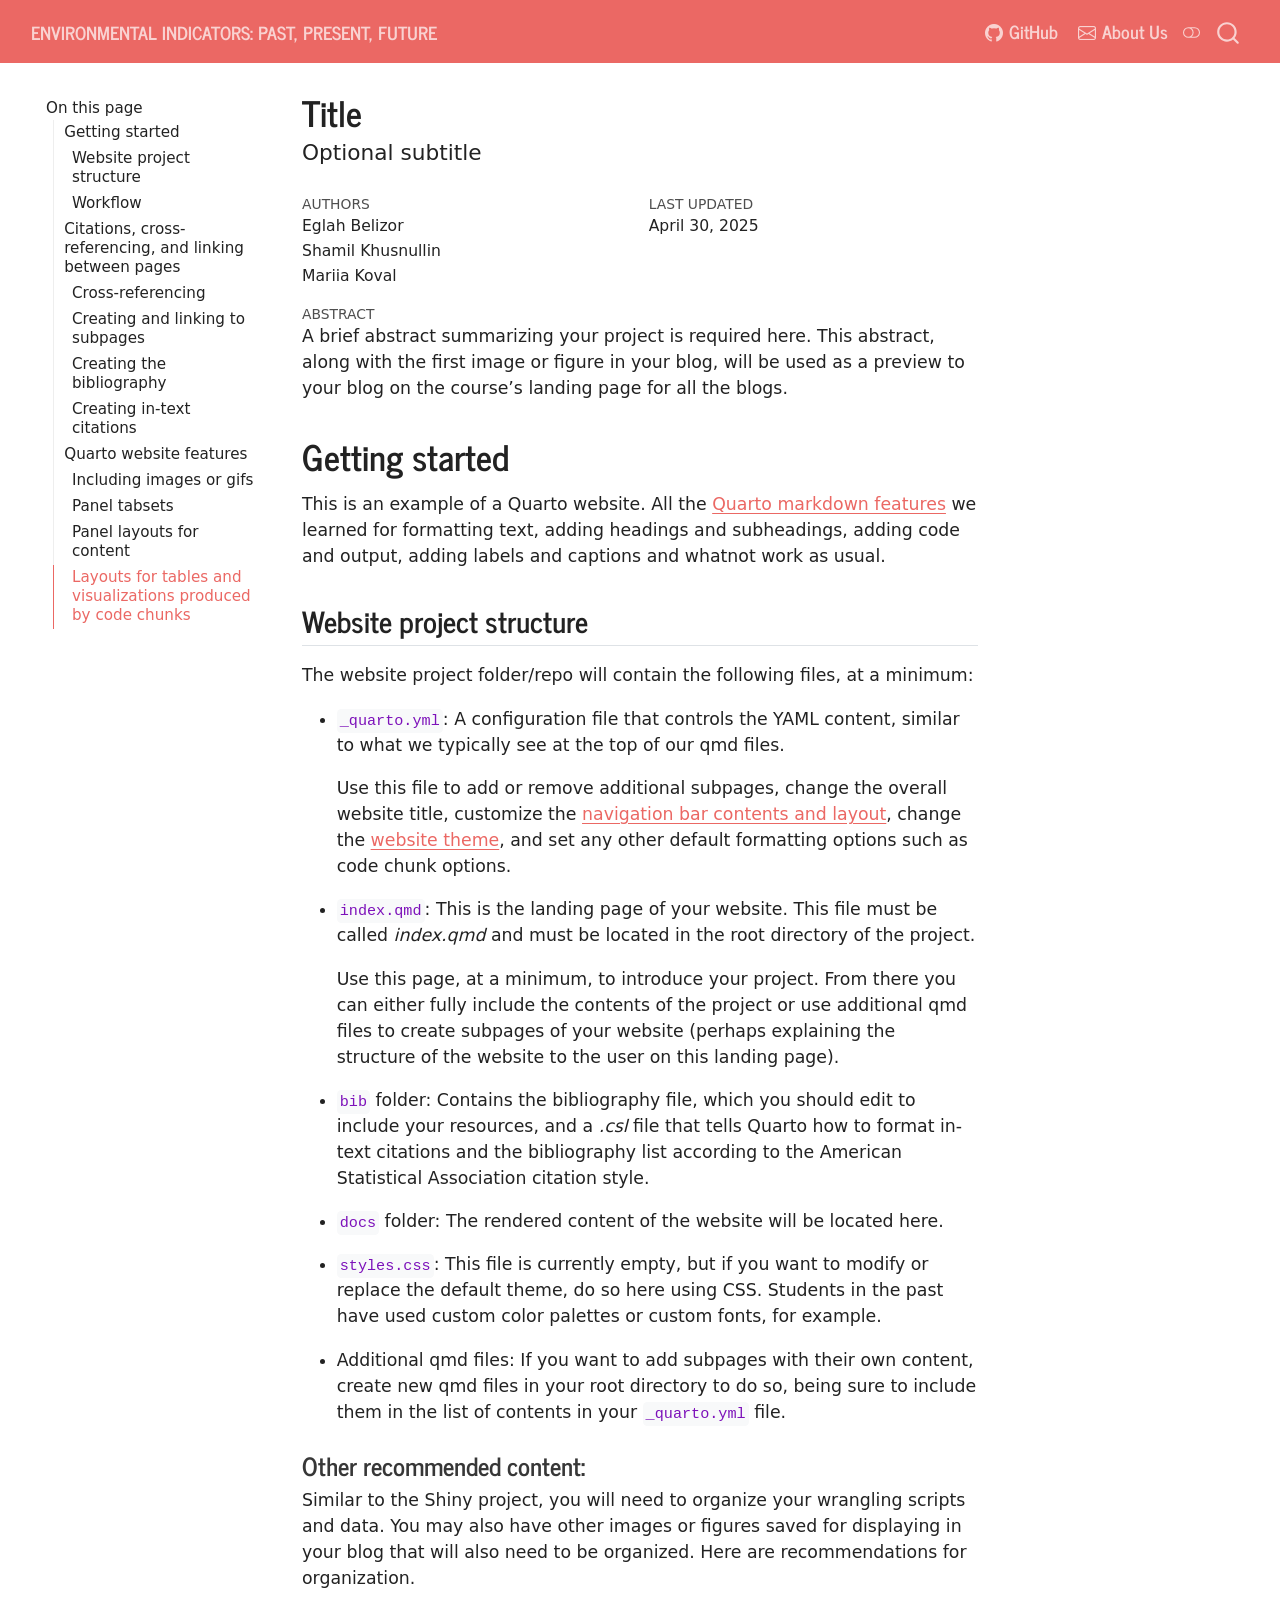
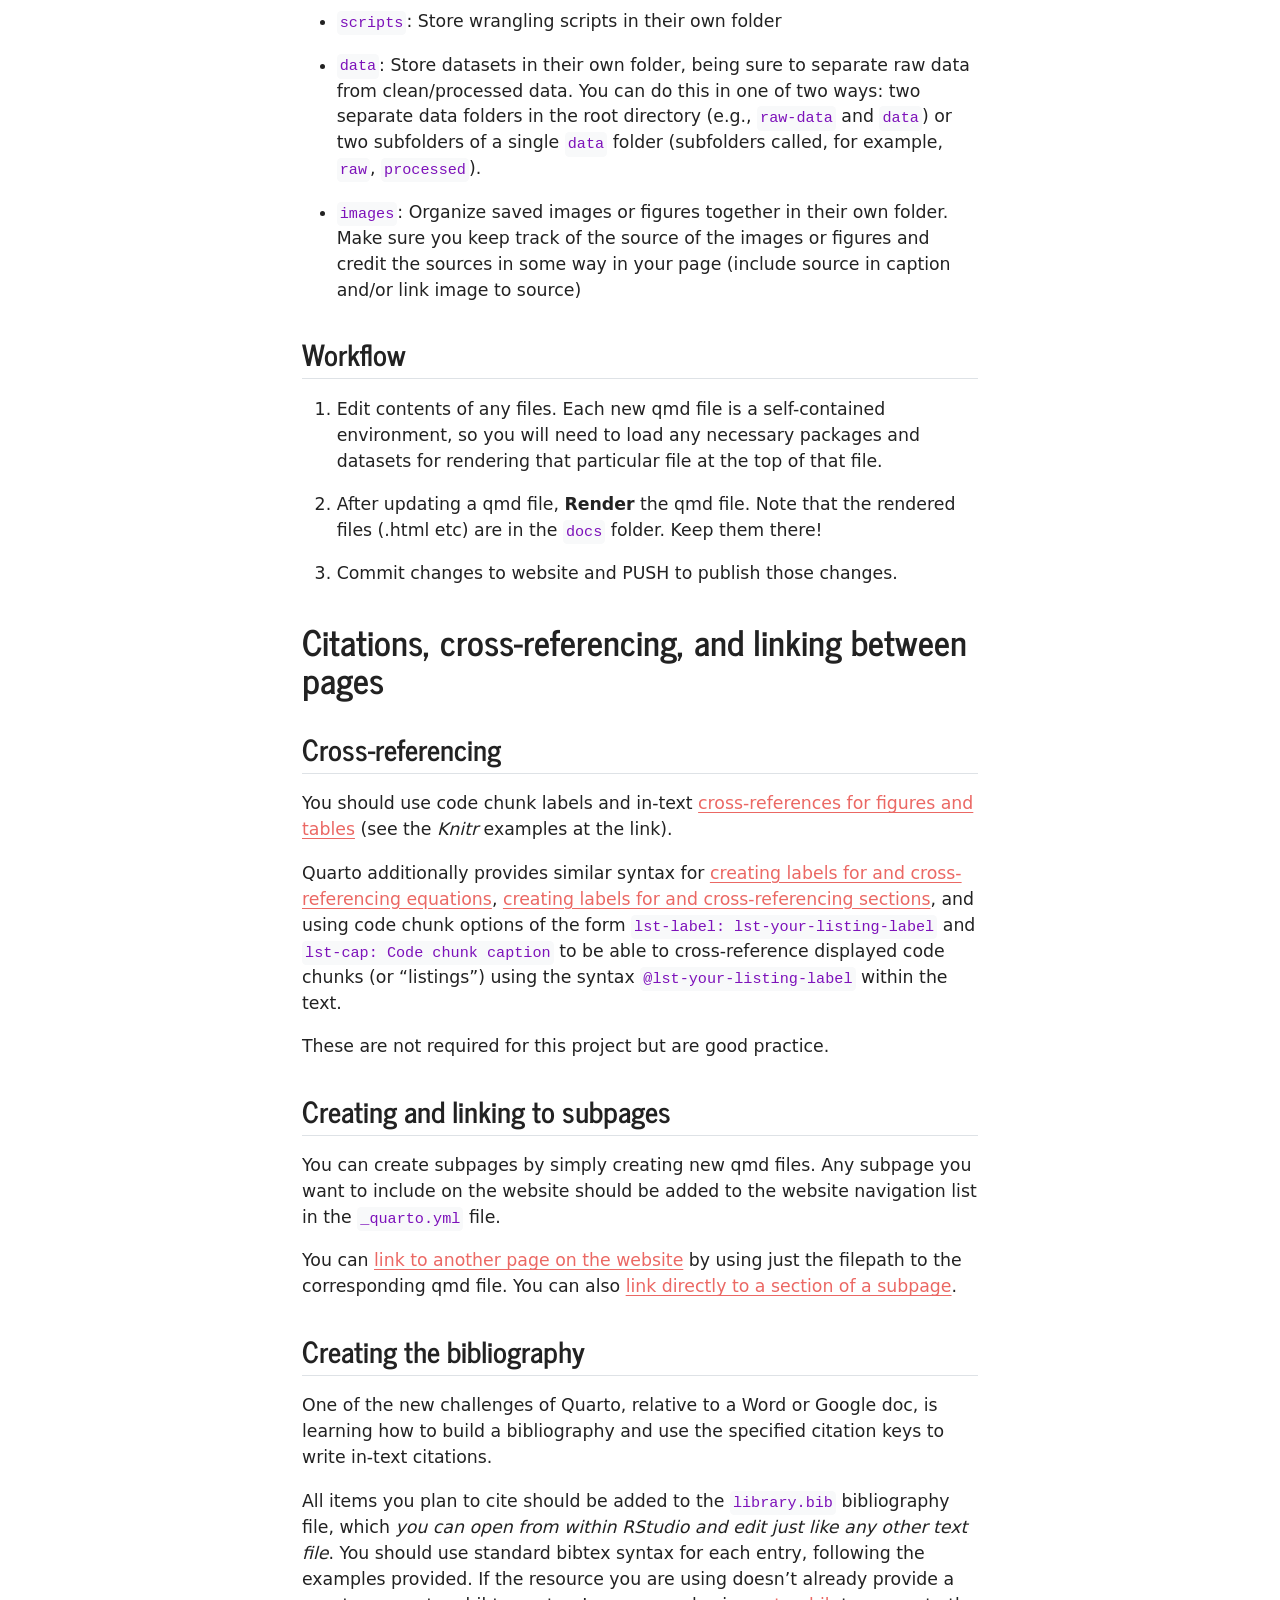
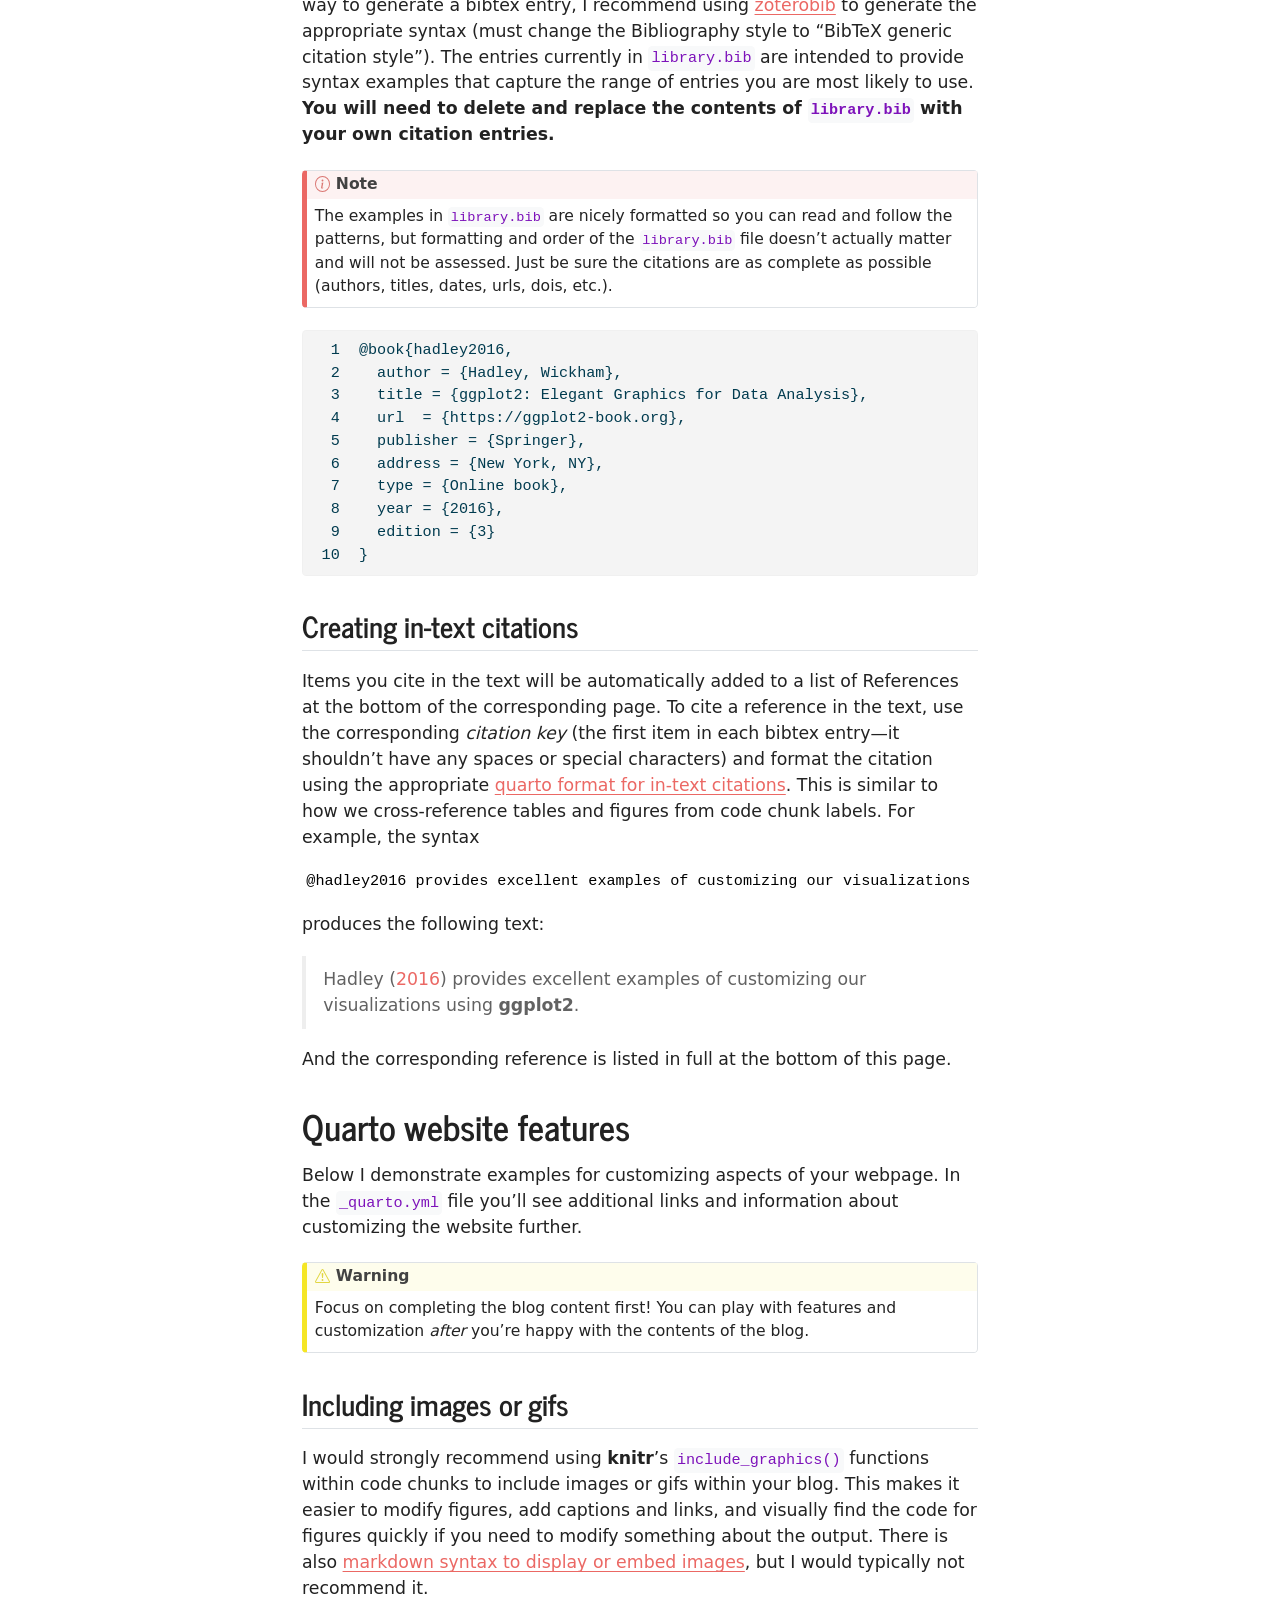
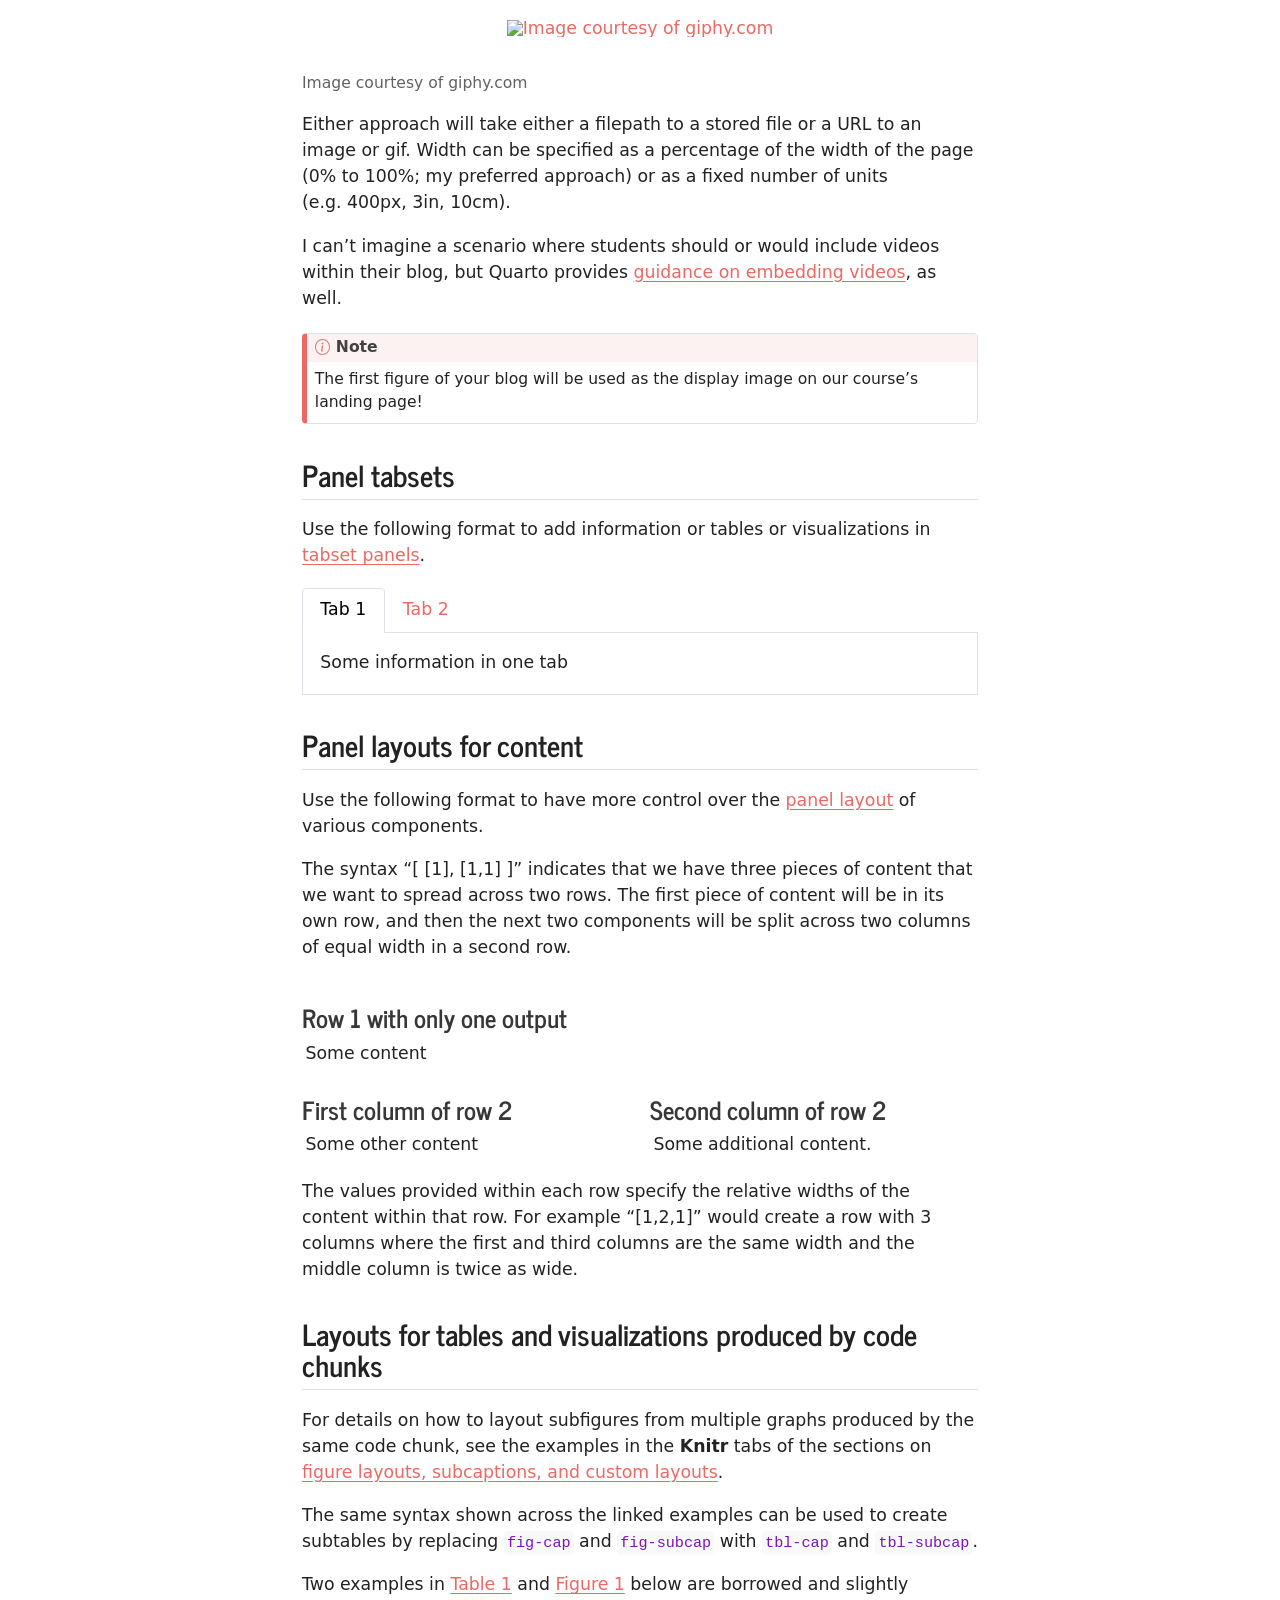
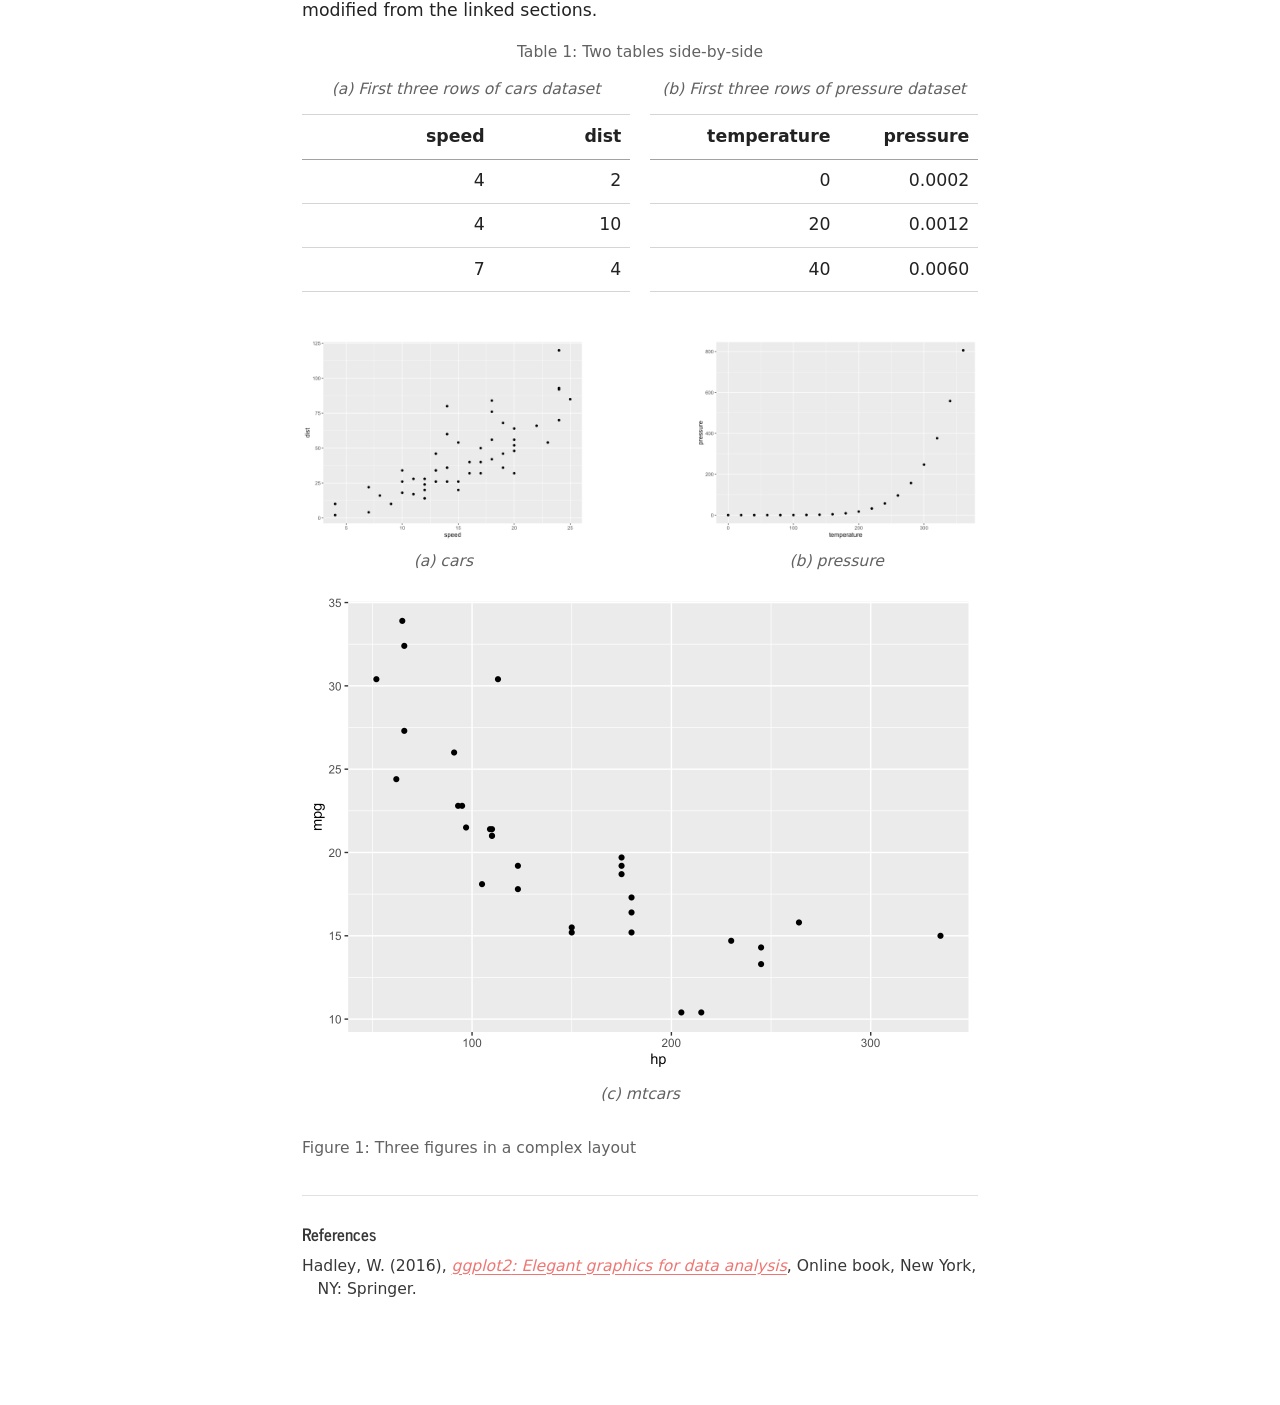
==== commit 53d68377: "edited yaml" ====
--- a/docs/index copy.html
+++ b/docs/index copy.html
@@ -9,9 +9,9 @@
 <meta name="author" content="Eglah Belizor">
 <meta name="author" content="Shamil Khusnullin">
 <meta name="author" content="Mariia Koval">
-<meta name="dcterms.date" content="2025-04-17">
-
-<title>Title – Website title</title>
+<meta name="dcterms.date" content="2025-04-30">
+
+<title>Title – Environmental Indicators: Past, Present, Future</title>
 <style>
 code{white-space: pre-wrap;}
 span.smallcaps{font-variant: small-caps;}
@@ -131,7 +131,7 @@
 <link rel="stylesheet" href="styles.css">
 </head>
 
-<body class="nav-fixed">
+<body class="floating nav-fixed">
 
 <div id="quarto-search-results"></div>
   <header id="quarto-header" class="headroom fixed-top">
@@ -139,7 +139,7 @@
       <div class="navbar-container container-fluid">
       <div class="navbar-brand-container mx-auto">
     <a class="navbar-brand" href="./index.html">
-    <span class="navbar-title">Website title</span>
+    <span class="navbar-title">Environmental Indicators: Past, Present, Future</span>
     </a>
   </div>
             <div id="quarto-search" class="" title="Search"></div>
@@ -147,20 +147,16 @@
   <span class="navbar-toggler-icon"></span>
 </button>
           <div class="collapse navbar-collapse" id="navbarCollapse">
-            <ul class="navbar-nav navbar-nav-scroll me-auto">
+            <ul class="navbar-nav navbar-nav-scroll ms-auto">
   <li class="nav-item">
-    <a class="nav-link" href="./index.html"> <i class="bi bi-house" role="img">
+    <a class="nav-link" href="https://github.com/"> <i class="bi bi-github" role="img">
 </i> 
-<span class="menu-text">Home</span></a>
+<span class="menu-text">GitHub</span></a>
   </li>  
   <li class="nav-item">
-    <a class="nav-link" href="./another-page.html"> 
-<span class="menu-text">Another page</span></a>
-  </li>  
-  <li class="nav-item">
-    <a class="nav-link" href="./yet-another-page.html"> <i class="bi bi-arrow-through-heart-fill" role="img">
+    <a class="nav-link" href="./another-page.html"> <i class="bi bi-envelope" role="img">
 </i> 
-<span class="menu-text">Yet another page with a custom label and icon</span></a>
+<span class="menu-text">About Us</span></a>
   </li>  
 </ul>
           </div> <!-- /navcollapse -->
@@ -173,18 +169,14 @@
 <!-- content -->
 <div id="quarto-content" class="quarto-container page-columns page-rows-contents page-layout-article page-navbar">
 <!-- sidebar -->
-<!-- margin-sidebar -->
-    <div id="quarto-margin-sidebar" class="sidebar margin-sidebar">
-        <nav id="TOC" role="doc-toc" class="toc-active" data-toc-expanded="99">
+  <nav id="quarto-sidebar" class="sidebar collapse collapse-horizontal quarto-sidebar-collapse-item sidebar-navigation floating overflow-auto">
+    <nav id="TOC" role="doc-toc" class="toc-active" data-toc-expanded="99">
     <h2 id="toc-title">On this page</h2>
    
-  <ul>
+  <ul class="collapse">
   <li><a href="#getting-started" id="toc-getting-started" class="nav-link active" data-scroll-target="#getting-started">Getting started</a>
   <ul class="collapse">
-  <li><a href="#website-project-structure" id="toc-website-project-structure" class="nav-link" data-scroll-target="#website-project-structure">Website project structure</a>
-  <ul class="collapse">
-  <li><a href="#other-recommended-content" id="toc-other-recommended-content" class="nav-link" data-scroll-target="#other-recommended-content">Other recommended content:</a></li>
-  </ul></li>
+  <li><a href="#website-project-structure" id="toc-website-project-structure" class="nav-link" data-scroll-target="#website-project-structure">Website project structure</a></li>
   <li><a href="#workflow" id="toc-workflow" class="nav-link" data-scroll-target="#workflow">Workflow</a></li>
   </ul></li>
   <li><a href="#citations-cross-referencing-and-linking-between-pages" id="toc-citations-cross-referencing-and-linking-between-pages" class="nav-link" data-scroll-target="#citations-cross-referencing-and-linking-between-pages">Citations, cross-referencing, and linking between pages</a>
@@ -203,6 +195,10 @@
   </ul></li>
   </ul>
 </nav>
+</nav>
+<div id="quarto-sidebar-glass" class="quarto-sidebar-collapse-item" data-bs-toggle="collapse" data-bs-target=".quarto-sidebar-collapse-item"></div>
+<!-- margin-sidebar -->
+    <div id="quarto-margin-sidebar" class="sidebar margin-sidebar zindex-bottom">
     </div>
 <!-- main -->
 <main class="content" id="quarto-document-content">
@@ -229,7 +225,7 @@
     <div>
     <div class="quarto-title-meta-heading">Last updated</div>
     <div class="quarto-title-meta-contents">
-      <p class="date">April 17, 2025</p>
+      <p class="date">April 30, 2025</p>
     </div>
   </div>
   
